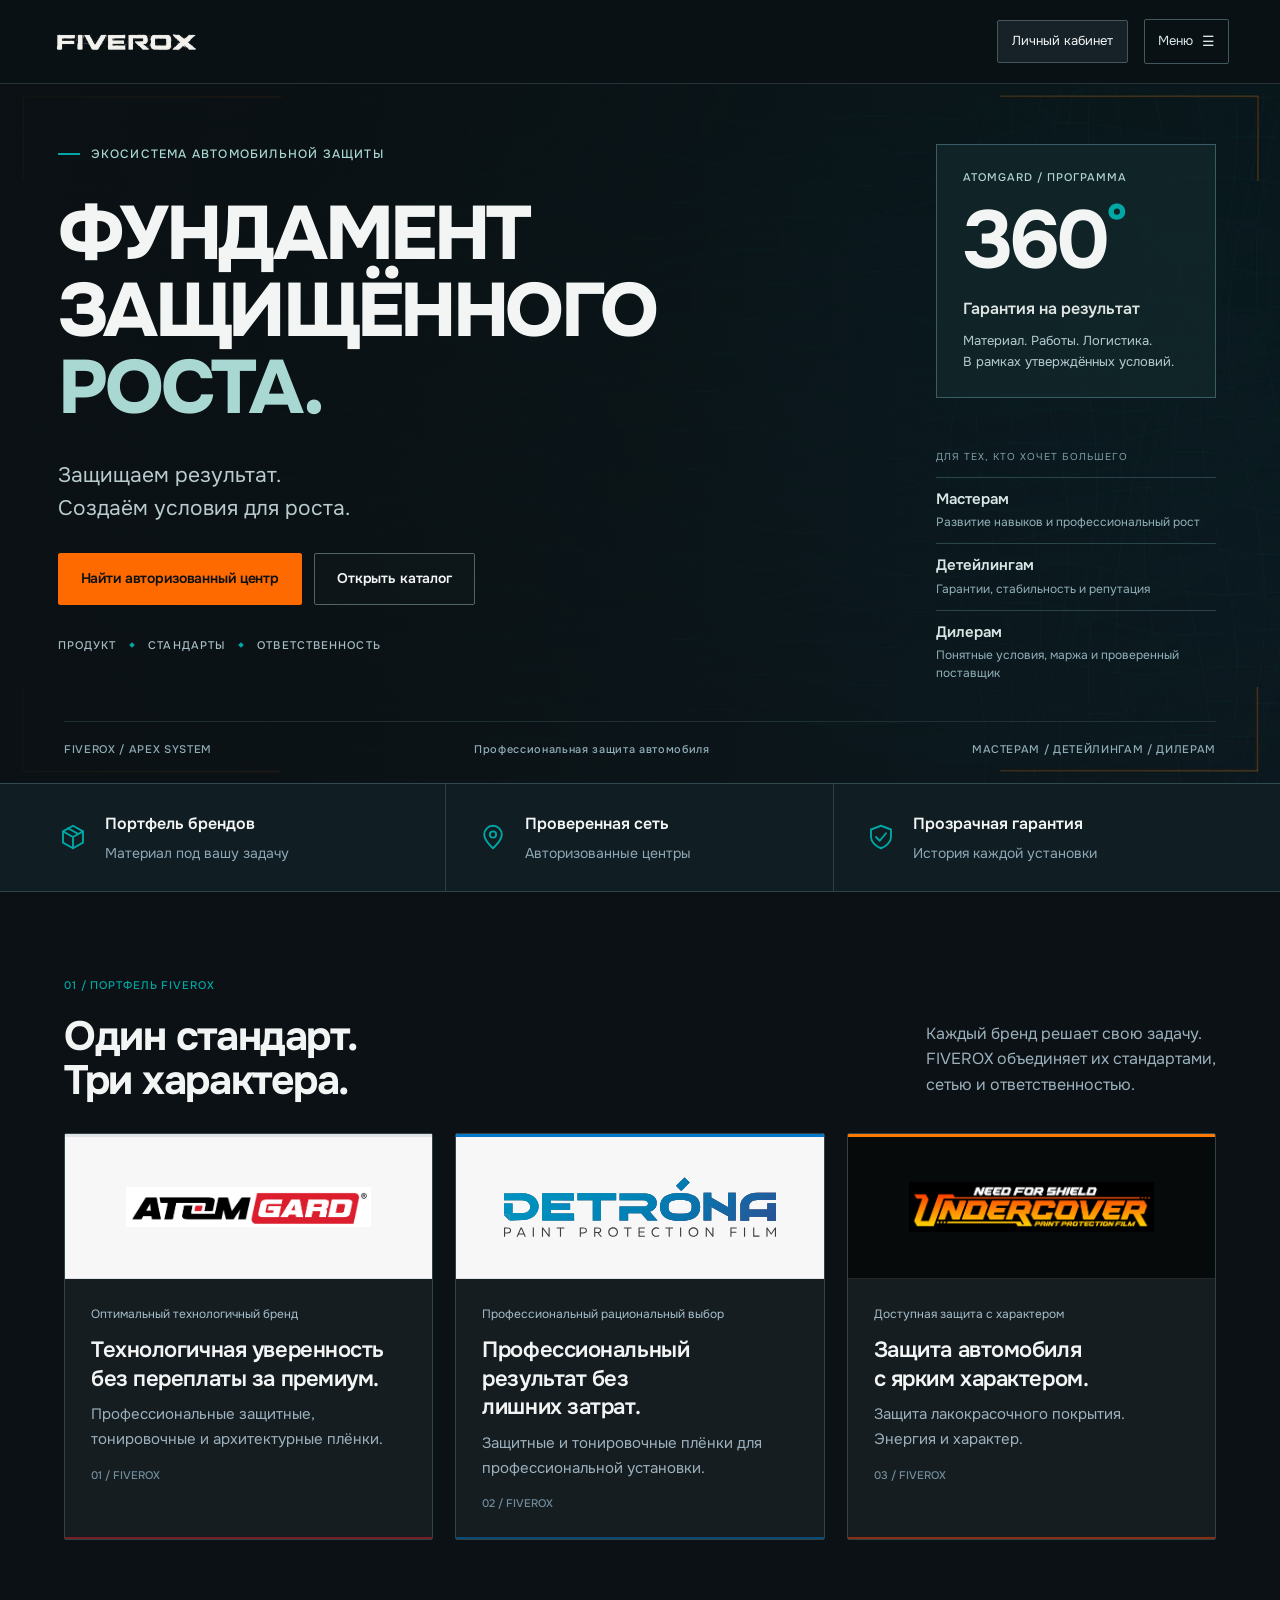
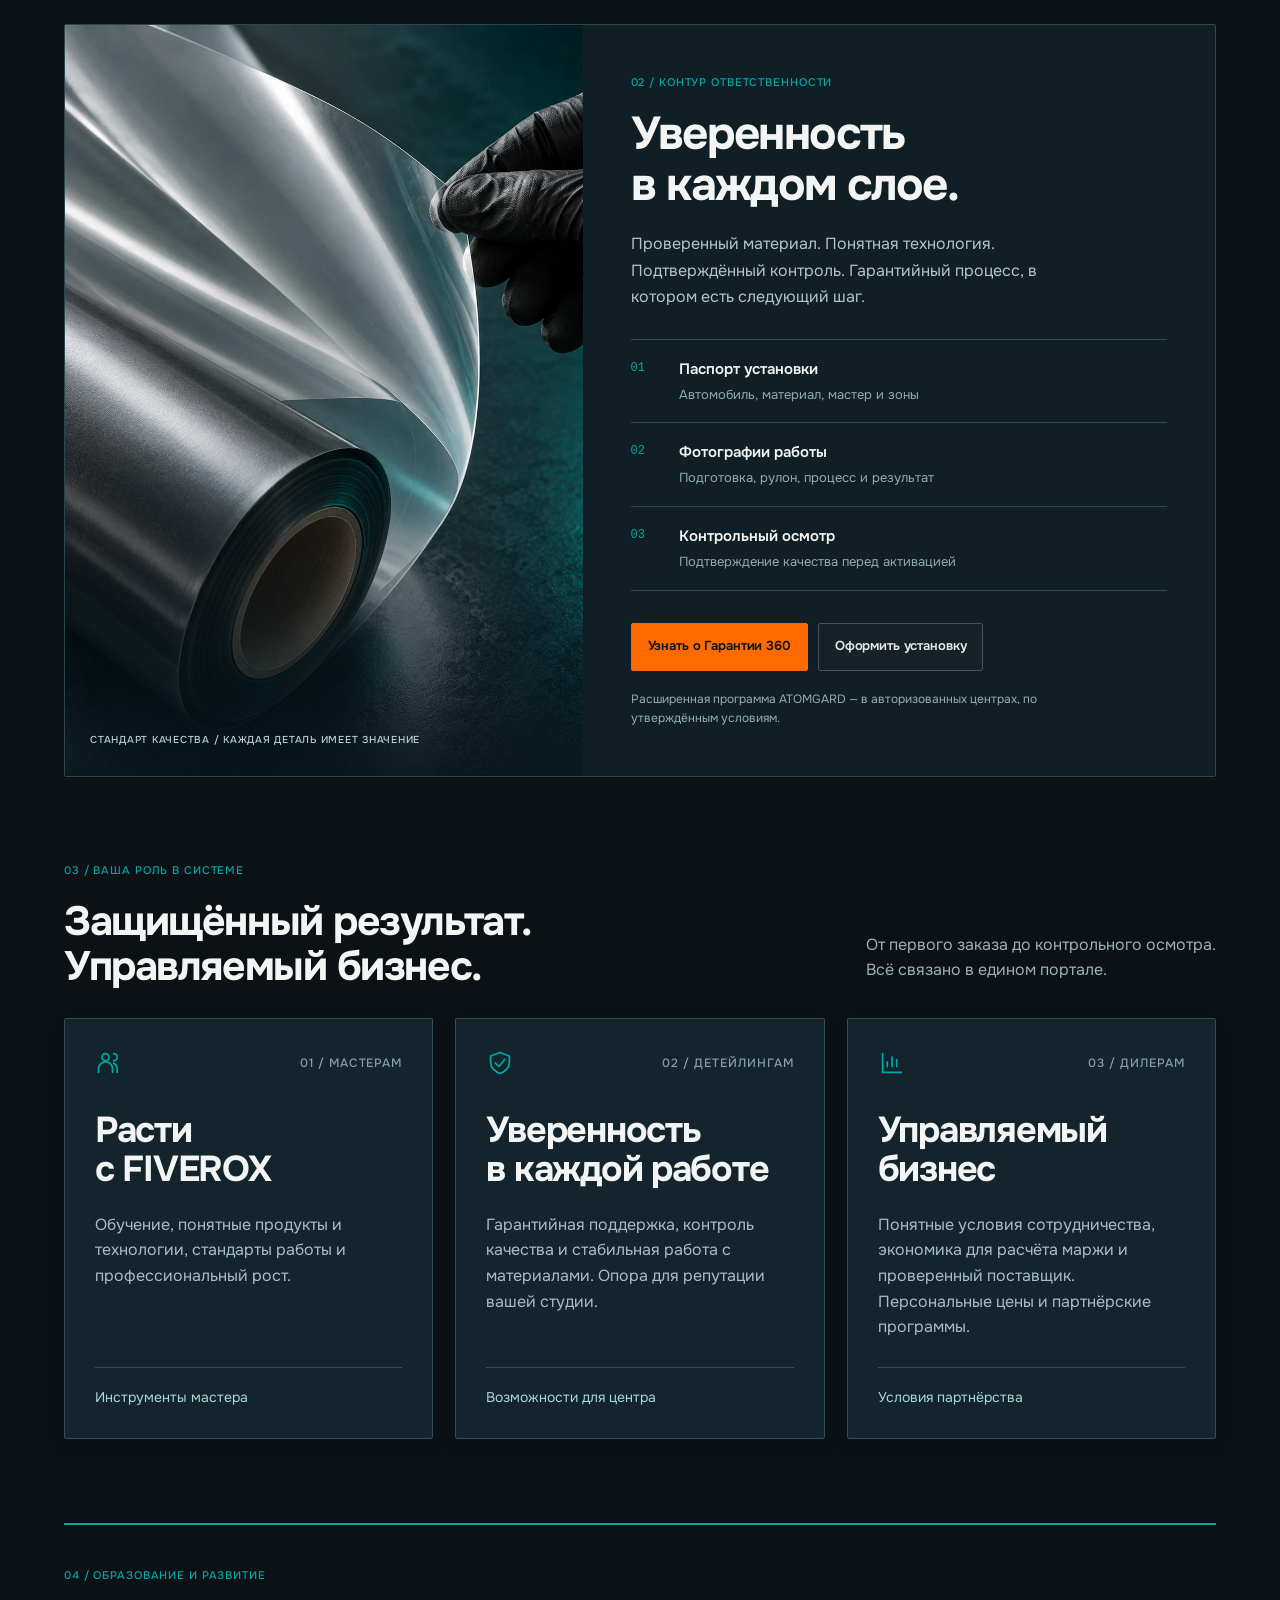
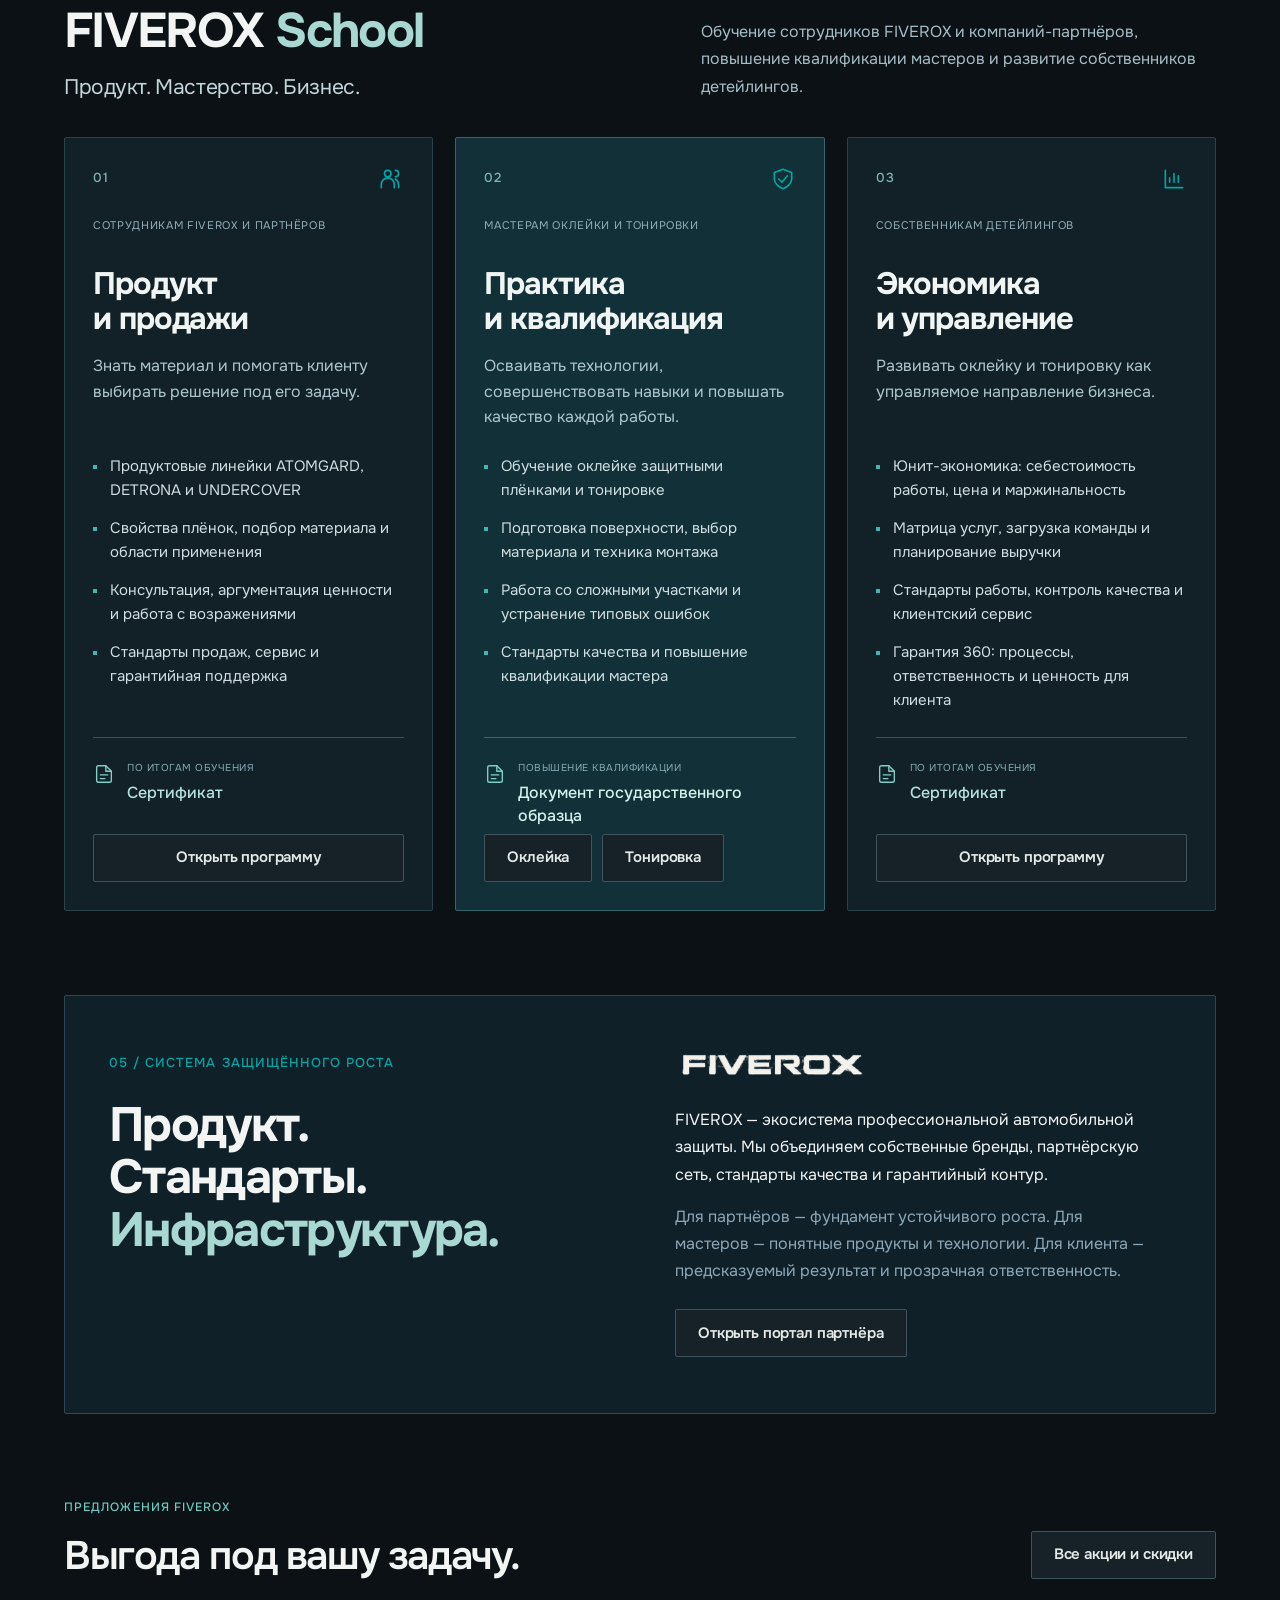
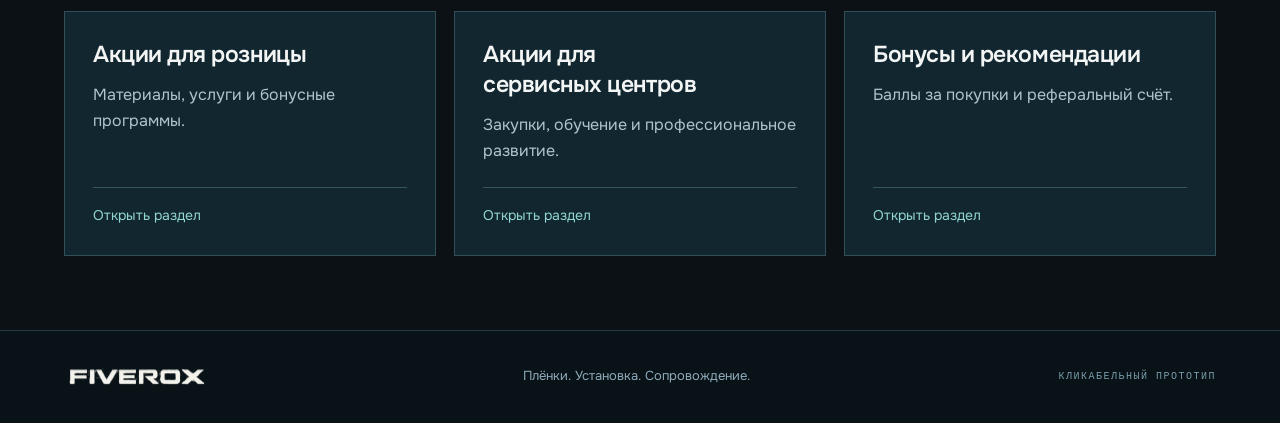
==== index.html @ cc1fa2e7 "Deploy FIVEROX V3 on GitHub Pages with anonymized demo data" ====
<!doctype html>
<html lang="ru">
<head><meta charset="UTF-8"><meta name="viewport" content="width=device-width, initial-scale=1"><title>FIVEROX — Фундамент защищённого роста</title><meta name="description" content="Кликабельный прототип портала FIVEROX: бренды, дилеры, сервисные центры и Гарантия 360."><link rel="icon" type="image/svg+xml" href="data:image/svg+xml,%3Csvg xmlns='http://www.w3.org/2000/svg' viewBox='0 0 32 32'%3E%3Crect width='32' height='32' rx='6' fill='%2317191d'/%3E%3Cpath d='M9 7h16v5H14v4h9v5h-9v7H9z' fill='white'/%3E%3C/svg%3E"><link rel="preload" href="assets/onest-variable.ttf" as="font" type="font/ttf" crossorigin><link rel="preload" href="assets/unbounded-variable.ttf" as="font" type="font/ttf" crossorigin><link rel="stylesheet" href="style.css?v=portal04"><link rel="stylesheet" href="apex.css?v=portal04"><link rel="stylesheet" href="growth-v2.css?v=school1"><link rel="stylesheet" href="learning.css?v=school2"><link rel="stylesheet" href="commercial.css?v=v3-2"><link rel="stylesheet" href="navigation.css?v=nav2"></head>
<body><div class="prototype-bar"><span class="proto-tag">V3 / ФУНДАМЕНТ РОСТА</span><span id="screen-label"></span><div class="prototype-actions"><button class="proto-button" data-go="screens">Карта экранов</button><label class="view-label">Вид <select id="view-mode" aria-label="Режим просмотра"><option value="desktop">Компьютер</option><option value="tablet">Планшет</option><option value="mobile">Телефон</option><option value="telegram">Telegram</option><option value="vk">VK</option><option value="max">MAX</option></select></label></div></div>
<div id="frame"><div id="mini-header" hidden></div><header id="header"></header><div id="layout"><aside id="sidebar" hidden></aside><main id="content" tabindex="-1"></main></div><footer><span class="wordmark small"><span class="frx-logotype"><img src="assets/fiverox-light.png" alt="FIVEROX"></span></span><span>Бренды. Партнёры. Защита.</span><span>Демонстрационные данные</span></footer></div><div id="toast" role="status" aria-live="polite"></div><script src="school-pages.js"></script><script src="app.js?v=nav2"></script><script src="commercial.js?v=v3-2"></script><script src="navigation.js?v=nav2"></script><script src="curriculum.js?v=school2"></script><script src="learning.js?v=pages1"></script></body></html>
---- style.css ----
:root{--ink:#17191d;--muted:#656b75;--line:#e2e5e9;--bg:#f3f4f6;--accent:#dc1e2d;--green:#15724c;--red:#dc1e2d;--blue:#1869dc;--orange:#ff4000;--radius:14px}*{box-sizing:border-box}body{margin:0;background:#e9ebee;color:var(--ink);font:16px/1.5 -apple-system,BlinkMacSystemFont,"Segoe UI",Arial,sans-serif}button,input,select,textarea{font:inherit}button,a,select,input[type=checkbox],input[type=radio]{-webkit-tap-highlight-color:transparent}button,a{touch-action:manipulation}button{cursor:pointer}a{color:inherit;text-decoration:none}button:focus-visible,a:focus-visible,input:focus-visible,select:focus-visible,textarea:focus-visible{outline:3px solid #228be6;outline-offset:3px}.prototype-bar{min-height:54px;padding:8px 24px;display:flex;align-items:center;gap:18px;background:#fff;border-bottom:1px solid var(--line);font-size:14px;position:sticky;top:0;z-index:30}.proto-tag{border:1px solid #cad0d8;border-radius:5px;padding:3px 8px;font-size:12px;font-weight:700;letter-spacing:.06em;white-space:nowrap}#screen-label{color:#626974;flex:1}.prototype-actions{display:flex;gap:12px;align-items:center}.proto-button{padding:7px 12px;border:1px solid #d5d9df;border-radius:6px;background:white;font-size:14px}.view-label{display:flex;gap:8px;align-items:center;font-size:14px}.view-label select{padding:6px;border:0;background:#f1f3f5;border-radius:6px;font-size:14px}#frame{background:var(--bg);min-height:calc(100vh - 54px);margin:auto;transition:max-width .2s}#frame.tablet{max-width:850px}#frame.mobile{max-width:430px;box-shadow:0 12px 60px #17191d22}header{background:#17191d;color:white;display:flex;align-items:center;gap:32px;padding:0 5%;min-height:83px}.wordmark{font-size:27px;font-weight:850;letter-spacing:-.06em;white-space:nowrap}.wordmark span{font-weight:350}.wordmark.small{font-size:20px}header nav{display:flex;align-items:center;gap:24px;flex:1;font-size:14px}header nav a{padding:29px 0;border-bottom:3px solid transparent;white-space:nowrap}header nav a.active{border-color:var(--red)}header .head-action{padding:9px 15px;border:1px solid #686d75;border-radius:7px;font-size:14px}.menu-toggle{display:none;background:transparent;color:white;border:1px solid #6f737b;padding:7px 11px;border-radius:6px}#layout{display:flex;max-width:1480px;margin:auto;min-height:70vh}main{min-width:0;flex:1;padding:38px 5% 64px}#sidebar{width:245px;flex-shrink:0;background:#fff;border-right:1px solid var(--line);padding:27px 16px}#sidebar[hidden]{display:none}.org{padding:0 12px 24px;border-bottom:1px solid var(--line);margin-bottom:16px}.org strong{display:block;font-size:16px}.org small{display:block;color:var(--muted);font-size:13px;margin-top:5px}.side-nav{display:flex;flex-direction:column;gap:5px}.side-nav a{padding:11px 12px;border-radius:7px;font-size:14px;color:#515965}.side-nav a.active{background:#17191d;color:white}.side-nav a:hover{background:#f0f2f5;color:#17191d}.side-bottom{margin-top:24px;border-top:1px solid var(--line);padding-top:18px}h1,h2,h3,p{margin:0}h1{font-size:36px;letter-spacing:-.035em;line-height:1.13;margin-bottom:12px}h2{font-size:24px;letter-spacing:-.02em;line-height:1.25;margin-bottom:12px}h3{font-size:18px;line-height:1.3;margin-bottom:9px}p{margin-bottom:15px}.muted{color:var(--muted)}.eyebrow{font-size:13px;font-weight:700;letter-spacing:.12em;text-transform:uppercase;margin-bottom:14px;color:var(--muted)}.page-head{display:flex;justify-content:space-between;align-items:flex-start;gap:20px;margin-bottom:28px}.page-head p{color:var(--muted);max-width:640px;margin:0}.btn{display:inline-flex;justify-content:center;align-items:center;gap:8px;border:1px solid #17191d;padding:12px 20px;background:#17191d;color:white;border-radius:7px;font-weight:600;line-height:1.3;font-size:14px;min-height:44px}.btn:hover{background:#34383f}.btn.primary{background:var(--accent);border-color:var(--accent)}.btn.primary:hover{filter:brightness(.93)}.btn.secondary{background:#fff;color:var(--ink);border-color:#cdd2d9}.btn.secondary:hover{background:#f1f3f6}.btn.light{background:#fff;color:#17191d;border-color:white}.btn.ghost{border-color:#535963;background:transparent;color:white}.btn:disabled{opacity:.38;cursor:not-allowed}.btn.small{padding:8px 13px;min-height:36px}.actions{display:flex;gap:10px;flex-wrap:wrap;align-items:center}.actions.end{justify-content:flex-end}.card{background:#fff;border:1px solid var(--line);border-radius:var(--radius);padding:24px;min-width:0}.card.dark{background:#17191d;color:white;border-color:#17191d}.card.dark .muted{color:#b4bac4}.grid{display:grid;gap:20px}.grid.two{grid-template-columns:repeat(2,minmax(0,1fr))}.grid.three{grid-template-columns:repeat(3,minmax(0,1fr))}.grid.four{grid-template-columns:repeat(4,minmax(0,1fr))}.span-two{grid-column:span 2}.section{margin-top:38px}.section-head{display:flex;justify-content:space-between;gap:15px;align-items:center;margin-bottom:18px}.section-head h2{margin:0}.section-head a{font-size:14px;text-decoration:underline;text-underline-offset:4px}.hero{display:grid;grid-template-columns:1.2fr 1fr;gap:35px;border-radius:18px;background:#17191d;color:#fff;padding:50px 48px;position:relative;overflow:hidden}.hero .eyebrow{color:#a7adb7}.hero h1{font-size:52px;letter-spacing:-.055em;max-width:620px}.hero p{color:#bfc4cc;max-width:540px;margin:23px 0 28px;font-size:18px}.hero .brand-mini{margin-top:40px;display:flex;gap:20px;flex-wrap:wrap;font-size:13px;color:#bfc4cc;font-weight:750;letter-spacing:.04em}.hero-side{border-left:1px solid #444851;padding-left:36px;display:flex;flex-direction:column;justify-content:center}.number360{font-size:96px;line-height:1;font-weight:780;letter-spacing:-.07em;color:#fff}.number360 span{color:var(--red)}.hero-side p{font-size:16px;max-width:310px;margin:20px 0}.hero-side .btn{align-self:flex-start}.brand-card{display:block;overflow:hidden;background:#fff;border:1px solid var(--line);border-radius:var(--radius)}.brand-visual{height:130px;display:flex;align-items:center;justify-content:center;padding:26px;border-bottom:1px solid var(--line);border-top:4px solid var(--red)}.brand-visual img{width:100%;max-width:245px;max-height:73px;object-fit:contain}.brand-visual.detrona{border-top-color:#1869dc}.brand-visual.undercover{background:black;border-top-color:#ff5a00;border-bottom-color:#222}.brand-info{padding:21px}.brand-info p{color:var(--muted);font-size:14px;margin:9px 0 0}.feature-no{font-size:14px;color:var(--red);font-weight:700;margin-bottom:16px}.kpi span{display:block;color:var(--muted);font-size:14px;margin-bottom:11px}.kpi strong{display:block;font-size:29px;line-height:1.2;letter-spacing:-.03em}.kpi small{color:var(--muted);font-size:13px}.badge{display:inline-flex;align-items:center;padding:4px 9px;border-radius:5px;background:#edf0f4;color:#515965;font-size:13px;font-weight:600;max-width:100%}.badge.green{background:#e2f3eb;color:#126740}.badge.orange{background:#fff0df;color:#9b5205}.badge.red{background:#fde8ea;color:#b81625}.badge.blue{background:#e4efff;color:#1559ba}.rule{height:1px;background:var(--line);margin:22px 0}.callout{background:#edf1f6;border:1px solid #dbe1e9;border-radius:8px;padding:14px 18px;font-size:14px;color:#505864;margin-bottom:22px}.callout.good{background:#e7f3ed;border-color:#d0e8db;color:#1d6442}.callout.warn{background:#fff3e6;border-color:#f4dfc6;color:#80550c}.filters{display:flex;gap:12px;flex-wrap:wrap;align-items:end;margin-bottom:25px}.filters label{min-width:160px;flex:1}.field{display:block;margin-bottom:18px;font-size:14px;font-weight:600}.field input,.field select,.field textarea,.filters input,.filters select{width:100%;display:block;border:1px solid #cfd4db;background:#fff;border-radius:7px;padding:11px 12px;margin-top:7px;min-height:45px;color:#17191d;font-weight:400}.field textarea{min-height:100px;resize:vertical}.field small{font-size:13px;display:block;margin-top:6px;color:var(--muted);font-weight:400}.check{display:flex;align-items:flex-start;gap:10px;font-size:14px;line-height:1.5;margin:12px 0}.check input{width:18px;height:18px;flex-shrink:0;accent-color:var(--accent);margin-top:2px}.table-wrap{overflow:auto}table{border-collapse:collapse;width:100%;font-size:14px}th{text-align:left;color:var(--muted);font-weight:500;padding:13px 12px;background:#f5f6f8;white-space:nowrap}td{padding:17px 12px;border-bottom:1px solid var(--line);white-space:nowrap}td:first-child{white-space:normal}tr:last-child td{border-bottom:0}.table-link{font-weight:600;text-decoration:underline;text-underline-offset:3px}.list-row{display:flex;align-items:center;gap:18px;padding:19px 0;border-bottom:1px solid var(--line)}.list-row:last-child{border-bottom:0}.list-row>div:first-child{flex:1}.list-row strong{display:block}.list-row small{color:var(--muted);font-size:14px}.money{font-size:33px;font-weight:700;letter-spacing:-.03em;margin:10px 0}.product-img{height:175px;background:#f5f6f8;border-radius:9px;display:flex;align-items:center;justify-content:center;padding:17px;margin-bottom:18px}.product-img img{max-height:100%;max-width:100%;object-fit:contain}.product-brand{font-size:12px;letter-spacing:.12em;color:var(--accent);font-weight:700;margin-bottom:7px}.product-card .price{font-size:24px;font-weight:700;margin:17px 0}.product-card .btn{width:100%}.product-description{font-size:14px;color:var(--muted)}.form-layout{display:grid;grid-template-columns:minmax(0,1fr) 280px;gap:24px}.summary{align-self:start;background:#17191d;color:white;border-radius:12px;padding:24px;position:sticky;top:80px}.summary p,.summary small{color:#b7bec9;font-size:14px}.summary h3{margin-bottom:20px}.steps{display:flex;gap:7px;margin-bottom:24px}.step{height:5px;border-radius:4px;background:#d9dee5;flex:1}.step.done{background:#17191d}.step.current{background:var(--accent)}.step-caption{display:flex;justify-content:space-between;font-size:14px;color:var(--muted);margin-bottom:13px}.form-bottom{border-top:1px solid var(--line);padding-top:20px;display:flex;justify-content:space-between;margin-top:22px;gap:10px}.option-grid{display:grid;grid-template-columns:repeat(2,minmax(0,1fr));gap:12px}.option{display:block;border:1px solid #d6dbe2;border-radius:9px;padding:15px;cursor:pointer;font-size:14px}.option:has(input:checked){border-color:var(--accent);background:#fff4f4}.option input{accent-color:var(--accent);margin-right:8px}.option small{display:block;color:var(--muted);margin:6px 0 0 24px}.body-map{display:grid;grid-template-columns:1fr 1fr;gap:15px;align-items:center}.body-map svg{width:100%;max-height:390px}.panel{fill:#e9edf2;stroke:#8f99a8;stroke-width:2;cursor:pointer;transition:fill .15s}.panel:hover{fill:#f5b3b8}.panel.selected{fill:#dc1e2d;stroke:#b00d1c}.panel-label{fill:#5b6470;font-size:14px;pointer-events:none}.panel-btn{border:1px solid #cfd4db;background:#fff;border-radius:7px;padding:9px 12px;font-size:14px;text-align:left}.panel-btn.selected{border-color:#dc1e2d;color:#b91020;background:#fff0f1}.upload-box{border:1px dashed #adb5c1;border-radius:10px;min-height:135px;padding:19px;background:#fafbfc}.upload-box label{font-size:14px;font-weight:600;display:block;margin-bottom:7px}.upload-box input{font-size:13px;max-width:100%}.upload-box p{font-size:13px;color:var(--muted);margin-bottom:12px}.upload-thumbs{display:flex;gap:8px;flex-wrap:wrap;margin-top:12px}.upload-thumbs img{height:70px;width:84px;object-fit:cover;border-radius:5px}.upload-count{font-size:13px;color:var(--green);margin-top:7px}.success{text-align:center;max-width:660px;margin:35px auto}.success-icon{width:66px;height:66px;border-radius:50%;display:grid;place-items:center;background:#e1f2e9;color:#187344;font-size:30px;margin:0 auto 25px}.success h1{font-size:33px}.success .actions{justify-content:center;margin-top:26px}.success p{color:var(--muted)}.certificate{border:1px solid #d9dde3;border-top:5px solid #dc1e2d;background:white;border-radius:12px;padding:34px;max-width:800px;margin:auto}.certificate-header{display:flex;justify-content:space-between;gap:25px;align-items:center}.certificate-header img{width:180px;max-width:40%}.certificate dl{display:grid;grid-template-columns:1fr 1fr;gap:20px;margin:28px 0}.certificate dt{font-size:13px;color:var(--muted)}.certificate dd{margin:4px 0;font-weight:600}.timeline{border-left:2px solid #e0e4e9;margin:18px 0 26px 7px;padding-left:24px}.timeline>div{position:relative;margin-bottom:23px;font-size:14px}.timeline>div:before{content:"";position:absolute;left:-31px;top:5px;border:3px solid #fff;background:#b3bcc9;width:12px;height:12px;border-radius:50%}.timeline>div.done:before{background:#16764d}.timeline strong{display:block}.timeline small{color:var(--muted)}.rating-number{font-size:47px;font-weight:700;letter-spacing:-.04em}.stars{color:#bd7900;letter-spacing:2px}.map-placeholder{height:280px;border:1px solid var(--line);border-radius:12px;background:#edf0f3;position:relative;padding:22px;overflow:hidden}.map-placeholder svg{width:100%;height:100%}.map-pin{fill:#dc1e2d;stroke:white;stroke-width:4}.map-label{font-size:16px;fill:#333a46}.map-road{stroke:white;stroke-width:16;fill:none}.map-block{fill:#dce2e8;stroke:#cbd3de}.location-note{font-size:13px;color:var(--muted);margin-top:9px}.referral-link{display:flex;gap:8px}.referral-link input{min-width:0;flex:1;border:1px solid #cdd4dc;border-radius:7px;padding:10px;font-size:14px}.screen-group{margin:30px 0}.screen-link{display:flex;gap:12px;align-items:center;border-bottom:1px solid var(--line);padding:11px 0;font-size:14px}.screen-link span{color:var(--muted);min-width:36px;font-size:12px}.screen-link:hover{color:var(--accent)}.choice-role{border-left:4px solid #17191d}.choice-role p{font-size:14px;color:var(--muted)}.mini-notice{background:#e8edf3;padding:8px 15px;text-align:center;font-size:13px;color:#586270}.platform-head{background:#fff;padding:13px 16px;display:flex;align-items:center;justify-content:space-between;font-size:14px;border-bottom:1px solid var(--line)}footer{background:#fff;border-top:1px solid var(--line);padding:24px 5%;display:flex;gap:20px;align-items:center;justify-content:space-between;font-size:13px;color:#7a818b}#toast{position:fixed;bottom:24px;left:50%;transform:translate(-50%,20px);background:#17191d;color:#fff;padding:13px 22px;border-radius:9px;font-size:14px;box-shadow:0 8px 35px #0002;max-width:90vw;z-index:50;opacity:0;pointer-events:none;transition:.2s}#toast.visible{opacity:1;transform:translate(-50%,0)}.metric-bar{height:7px;background:#edf0f4;border-radius:4px;margin-top:13px}.metric-bar span{display:block;background:#17191d;height:7px;border-radius:4px}.brand-detail{border-top:4px solid var(--accent);background:#fff;padding:35px;border-radius:12px}.brand-detail .brand-visual{max-width:340px;margin-bottom:24px;border:0}.brand-detail .brand-visual.undercover{border-radius:9px}.review{margin-top:20px;padding-top:20px;border-top:1px solid var(--line);font-size:14px}.review strong{display:block}.review p{margin:8px 0}.blank-note{padding:20px;border:1px dashed #c9cfd8;border-radius:9px;color:var(--muted);font-size:14px}.compact header{padding:15px 20px;min-height:70px;gap:15px;flex-wrap:wrap}.compact header nav{display:none;flex-basis:100%;flex-wrap:wrap;gap:12px}.compact header nav.open{display:flex}.compact header nav a{padding:8px}.compact .menu-toggle{display:block;margin-left:auto}.compact header .head-action{display:none}.compact main{padding:26px 20px 42px}.compact #sidebar{display:none}.compact .hero{grid-template-columns:1fr;padding:29px 25px;gap:30px}.compact .hero h1{font-size:36px}.compact .hero-side{border-left:0;border-top:1px solid #444;padding:22px 0 0}.compact .number360{font-size:72px}.compact .hero .brand-mini{margin-top:28px;gap:13px}.compact .grid.three,.compact .grid.four,.compact .grid.two{grid-template-columns:1fr}.compact .span-two{grid-column:auto}.compact .form-layout{grid-template-columns:1fr}.compact .summary{position:static}.compact h1{font-size:29px}.compact .page-head{flex-direction:column}.compact .body-map{grid-template-columns:1fr}.compact .card{padding:20px}.compact .certificate{padding:23px}.compact .certificate dl{grid-template-columns:1fr}.compact footer{flex-wrap:wrap;gap:10px}.compact .option-grid{grid-template-columns:1fr}.compact .brand-detail{padding:25px}.compact .product-img{height:210px}.compact .list-row{flex-wrap:wrap}.compact .list-row>div:first-child{min-width:65%}.tablet .grid.three{grid-template-columns:repeat(2,minmax(0,1fr))}.tablet .grid.four{grid-template-columns:repeat(2,minmax(0,1fr))}.tablet #sidebar{width:195px}.tablet header nav{gap:12px}.tablet header{padding:0 25px;gap:20px}.tablet main{padding:28px}.tablet .form-layout{grid-template-columns:1fr}.tablet .summary{position:static}.tablet .hero{padding:35px}.tablet .hero h1{font-size:42px}
@media print{.prototype-bar,header,#sidebar,footer,.actions,.page-head>a,.mini-notice,.platform-head{display:none!important}body,#frame{background:white!important}main{padding:0}.certificate{border:1px solid #777;max-width:none}.callout{background:white!important}.badge{border:1px solid #777}#layout{display:block}}
@media(max-width:1050px){header{gap:20px}header nav{gap:16px}#sidebar{width:205px}.grid.four{grid-template-columns:repeat(2,minmax(0,1fr))}.form-layout{grid-template-columns:1fr}.summary{position:static}.hero{padding:36px}.hero h1{font-size:44px}}
@media(max-width:760px){.prototype-bar{padding:8px 12px;flex-wrap:wrap;gap:7px 10px}.proto-tag{font-size:11px}#screen-label{font-size:12px}.prototype-actions{width:100%;justify-content:space-between}.view-label{font-size:13px}header{padding:15px 20px;min-height:70px;gap:15px;flex-wrap:wrap}header nav{display:none;flex-basis:100%;flex-wrap:wrap;gap:12px}header nav.open{display:flex}header nav a{padding:8px}.menu-toggle{display:block;margin-left:auto}header .head-action{display:none}main{padding:26px 20px 42px}#sidebar{display:none}.hero{grid-template-columns:1fr;padding:29px 25px;gap:30px}.hero h1{font-size:36px}.hero-side{border-left:0;border-top:1px solid #444;padding:22px 0 0}.number360{font-size:72px}.hero .brand-mini{margin-top:28px;gap:13px}.grid.three,.grid.four,.grid.two,.tablet .grid.three,.tablet .grid.four{grid-template-columns:1fr}.span-two{grid-column:auto}.form-layout{grid-template-columns:1fr}h1{font-size:29px}.page-head{flex-direction:column}.body-map{grid-template-columns:1fr}.card{padding:20px}.certificate{padding:23px}.certificate dl{grid-template-columns:1fr}footer{flex-wrap:wrap;gap:10px}.option-grid{grid-template-columns:1fr}.brand-detail{padding:25px}.product-img{height:210px}.list-row{flex-wrap:wrap}.list-row>div:first-child{min-width:65%}}
---- apex.css ----
@font-face{font-family:"Onest";src:url("assets/onest-variable.ttf") format("truetype");font-weight:100 900;font-style:normal;font-display:swap}
/* Temporary display fallback until the supplied Neue Machina Inktrap webfont is available. */
@font-face{font-family:"Unbounded";src:url("assets/unbounded-variable.ttf") format("truetype");font-weight:200 900;font-style:normal;font-display:swap}
@font-face{font-family:"Neue Machina Inktrap";src:local("PPNeueMachina-InktrapBold"),local("Neue Machina Inktrap Bold");font-weight:700;font-style:normal;font-display:swap}
:root{--obsidian:#0b1114;--carbon:#151d21;--graphite:#253037;--teal:#00a7a5;--deep-teal:#006f70;--ice:#a9d8d3;--titanium:#a9b6bc;--cloud:#f4f2ec;--orange:#ff6a00;--ink:var(--cloud);--muted:#a9b6bc;--line:#2c383e;--bg:var(--obsidian);--accent:var(--orange);--radius:8px;--red:#e30613;--blue:#0078c8;--green:#66cdb3;--font:'Onest',Arial,sans-serif;--display:'Neue Machina Inktrap','Unbounded','Onest',sans-serif;--mono:ui-monospace,'SFMono-Regular',Consolas,monospace}
body{font-family:var(--font);color:var(--cloud);background:#060b0e;font-weight:400}h1,h2{letter-spacing:-.025em}h1{font-size:40px}h2{font-size:26px}h3,.btn,strong{font-weight:600}.eyebrow{font-family:var(--mono);font-size:12px;letter-spacing:.13em;line-height:1.65}.prototype-bar{background:#081013;color:var(--titanium);border-color:#253037;min-height:42px;padding:7px 4%;font-size:12px}.proto-tag{border:0;color:var(--ice);background:#10282b;border-radius:2px;font-family:var(--mono);font-size:10px;letter-spacing:.08em;padding:4px 7px}#screen-label{color:#9caaaf;font-size:12px}.prototype-actions{gap:16px}.proto-button{background:transparent;border-color:#34444b;color:var(--cloud);border-radius:3px;font-size:12px;padding:4px 10px}.view-label{font-size:12px}.view-label select{background:#162329;color:var(--titanium);font-size:12px;border-radius:3px;padding:4px 6px}#frame{background:var(--obsidian)}header{background:#0b1114f5;border-bottom:1px solid #26333a;min-height:98px;padding:0 5%;gap:42px}header nav{gap:26px}header nav a{font-size:14px;color:#c4cdd0;border-bottom-width:2px;padding:35px 0}header nav a:hover,header nav a.active{color:var(--cloud);border-color:var(--teal)}header .head-action{border-color:#46565d;border-radius:2px;color:var(--cloud);background:#172228;padding:11px 17px}header .head-action:hover{background:#213039}.wordmark{letter-spacing:0;display:flex;align-items:center;flex-shrink:0;width:190px;min-height:58px}.wordmark img{display:block;width:100%;height:auto;max-height:66px;object-fit:contain}.wordmark.small{width:154px}.logo-fallback{font-size:25px;letter-spacing:.12em;font-weight:600;color:var(--cloud)}#layout{max-width:1600px}main{padding:40px 5% 72px}.page-head{margin-bottom:32px}.page-head p{color:#9faeb6;line-height:1.65}.page-head .eyebrow{color:var(--teal);font-size:11px;margin-bottom:12px}.btn{font-family:var(--font);font-size:14px;font-weight:600;background:var(--teal);border:1px solid var(--teal);color:#061216;padding:13px 22px;min-height:48px;border-radius:3px;transition:background .2s,transform .2s,border-color .2s,box-shadow .2s;position:relative}.btn:hover{background:#16c0bc;border-color:#16c0bc;transform:translateY(-2px);box-shadow:0 8px 28px #00a7a520}.btn.primary{background:var(--accent);border-color:var(--accent);color:#0b1114;clip-path:polygon(0 0,100% 0,100% calc(100% - 11px),calc(100% - 5px) 100%,0 100%);border-radius:2px;padding-right:27px}.btn.primary:hover{filter:none;background:#ff8125;border-color:#ff8125;box-shadow:none}.btn.secondary{border-color:#41535c;background:#172228;color:#e4e9e7}.btn.secondary:hover{background:#23323a;border-color:#6a838e}.btn.light{background:var(--cloud);color:var(--obsidian);border-color:var(--cloud)}.btn.ghost{border-color:#53636a;background:#10191b88;color:var(--cloud)}.btn:disabled{transform:none;box-shadow:none;opacity:.38}.card{background:var(--carbon);border-color:#2a373d;border-radius:8px;padding:26px;position:relative;box-shadow:0 6px 25px #0000000c}.card.dark{background:#111a1e;border-color:#2c4147}.card.dark .muted{color:var(--titanium)}.section{margin-top:56px}.section-head{margin-bottom:24px}.section-head a{color:var(--ice)}.grid{gap:22px}.kpi{padding:25px 23px;overflow:hidden;border-top:2px solid var(--teal)}.kpi strong{font-family:var(--display);font-size:37px;font-weight:700;letter-spacing:-.02em;color:var(--cloud)}.kpi span{font-size:14px;color:#b1bfc5}.kpi small{font-size:12px;color:#8fa1aa;display:block;margin-top:10px;line-height:1.55}.money{font-family:var(--display);font-size:39px;font-weight:700;letter-spacing:0;color:var(--cloud)}.badge{background:#253238;color:#bfced4;border-radius:3px;font-size:12px;line-height:1.5;padding:5px 9px;font-weight:600}.badge.green{color:#8ce1c7;background:#13372e}.badge.orange{color:#ffb376;background:#442b1a}.badge.blue{color:#9eccf1;background:#153044}.badge.red{color:#ffacb4;background:#48202a}.rule{background:#2c3c44}.callout{background:#112c31;border-color:#23545a;color:#b5d3d5;font-size:14px;padding:16px 19px;border-radius:4px}.callout.good{background:#13372c;border-color:#255a45;color:#ade6c6}.callout.warn{background:#39291d;border-color:#664225;color:#efc299}.field{font-size:14px;font-weight:600;color:#d4dcdf}.field input,.field select,.field textarea,.filters input,.filters select{background:#0c151a;border-color:#394b55;border-radius:4px;color:#edf0ed;min-height:48px;padding:12px;font-size:15px}.field input:focus,.field select:focus,.field textarea:focus{border-color:var(--teal);box-shadow:0 0 0 2px #00a7a51a}.field small{color:#91a4ae}.field input[type=date]{color-scheme:dark}.check{color:#bdcbd1;font-size:14px}.check input{accent-color:var(--teal)}.option{background:#101b20;border-color:#35464e;color:#d7e0e2;border-radius:5px}.option:has(input:checked){background:#123236;border-color:var(--teal)}.option input{accent-color:var(--teal)}.option small{color:#9bafb8}.filters{gap:16px}.filters .field{margin-bottom:0}table{font-size:14px}th{background:#101a1f;color:#a1b5bf;font-family:var(--mono);font-size:12px;padding:15px 13px}td{border-color:#2b3a42;padding:20px 13px;color:#d3dde1}.table-link{color:var(--ice);font-family:var(--mono);font-weight:400}.table-wrap{border:1px solid #2b3a42;border-radius:5px}.list-row{border-color:#2d3c44}.list-row small{color:#9baeb8}.list-row strong{color:#e3e8e8}.summary{background:#0c191e;border:1px solid #31545c;border-top:3px solid var(--teal);border-radius:6px;padding:26px}.summary h3{font-family:var(--mono);font-size:17px}.summary p{color:#a7bcc5;line-height:1.7}.summary .money{color:var(--ice)}.steps{gap:8px}.step{background:#2c414a;height:4px;border-radius:0}.step.done{background:var(--teal)}.step.current{background:var(--orange)}.step-caption{font-size:13px;font-family:var(--mono);color:#9bb0bc}.form-bottom{border-color:#2c3e48}.upload-box{background:#0d191e;border-color:#42606e;border-radius:5px;min-height:145px}.upload-box label{color:#d0e0e5}.upload-box p{color:#92aebc}.upload-box input{color:#adbec8}.upload-box input::file-selector-button{background:#263a45;color:#dbe5e9;border:1px solid #46606f;border-radius:4px;padding:8px 12px;margin-right:10px;font-family:var(--font)}.upload-count{color:var(--ice)}.upload-thumbs img{border:1px solid #5e7985}.body-map{background:#0c1519;border:1px solid #2c424c;border-radius:5px;padding:20px}.body-map svg>path{fill:#15222a;stroke:#537586}.body-map svg>rect:not([data-panel]){fill:#6e8d9c}.panel{fill:#233d4b;stroke:#5d8092}.panel:hover{fill:#12787e}.panel.selected{fill:var(--teal);stroke:var(--ice)}.panel-label{fill:#bdd4dd}.panel-btn{color:#c6d7de;background:#172730;border-color:#355567;border-radius:4px}.panel-btn.selected{color:#c1f3ee;background:#0e3a3e;border-color:var(--teal)}.timeline{border-color:#2c4651}.timeline>div:before{border-color:var(--carbon);background:#657d8b}.timeline>div.done:before{background:var(--teal)}.timeline small{color:#98aeb9}.success{max-width:670px;margin:40px auto}.success h1{font-family:var(--display);font-size:44px;line-height:1.05;font-weight:700}.success-icon{background:#113c35;color:#8edfd1;box-shadow:0 0 0 12px #123a322d}.success p{color:#abc0cc;line-height:1.7;font-size:16px}.rating-number{font-family:var(--display);font-weight:700;font-size:54px;color:var(--cloud)}.metric-bar{background:#29414e;height:5px;border-radius:0}.metric-bar span{background:var(--teal);height:5px;border-radius:0}.stars{color:#f6b373}.referral-link input{background:#0b171d;border-color:#3d5866;color:#c6dde5}.screen-link{border-color:#2c414b;color:#d0dbe0}.screen-link span{color:var(--teal);font-family:var(--mono)}.screen-link:hover{color:#83ddd2}.choice-role{border-left-color:var(--teal)}.choice-role p{color:#a6bcc6}.blank-note{border-color:#395565;color:#a8bcc7}.product-img{background:#eef0ed;border-radius:4px;margin-bottom:23px}.product-brand{color:var(--accent);font-family:var(--mono);font-size:11px}.product-card{transition:transform .25s,border-color .25s}.product-card:hover{transform:translateY(-5px);border-color:var(--accent)}.product-card .price{font-family:var(--display);font-size:32px}.product-description{color:#9ab0bd}.brand-detail{background:var(--carbon);border-top-width:3px;border-radius:6px}.brand-card{background:var(--carbon);border-color:#30434b;border-radius:5px;transition:transform .25s,border-color .25s;position:relative}.brand-card:hover{transform:translateY(-6px);border-color:#607884}.brand-visual{border-color:#dfe3e4;border-top-width:3px;background:#f5f6f4;height:143px;padding:35px}.brand-visual.detrona{border-top-color:#0078c8}.brand-visual.undercover{background:#050505;border-top-color:#ff7a00;border-bottom-color:#26292b}.brand-info{padding:25px}.brand-info p{color:#9cb1bd;font-size:14px;line-height:1.7}.brand-info h3{font-size:20px;letter-spacing:.015em}.brand-role{display:block;color:var(--ice);font-size:12px;margin-bottom:13px}.brand-card .brand-index{font-family:var(--mono);font-size:11px;color:#718d9c;position:absolute;right:19px;bottom:17px}.brand-detail .brand-visual{max-width:390px}.certificate{background:var(--cloud);color:#10202a;border-color:#bfc8c9;border-top-color:var(--teal);border-radius:4px;padding:40px}.certificate h2{color:#10202a}.certificate .muted,.certificate dt{color:#526870}.certificate dd{color:#1e303a}.certificate .rule{background:#c4ced0}.certificate .eyebrow{color:var(--deep-teal)}.certificate .btn.secondary{color:#203b47;background:#e5eae5;border-color:#abb8ba}.certificate .callout{background:#e2ece8;border-color:#bfd4ca;color:#365951}.certificate .callout.warn{background:#f4e8d9;border-color:#dfcbae;color:#6c522e}.certificate .badge.orange{background:#eddbc6;color:#815b2c}.map-placeholder{background:#162933;border-color:#34515f;border-radius:5px}.map-block{fill:#263f4c;stroke:#375665}.map-road{stroke:#4f6f7e}.map-pin{fill:var(--teal);stroke:var(--ice)}.map-label{fill:#dce5e8}.location-note{color:#93aeba}.review{border-color:#2d424c}.mini-notice{background:#162d38;color:#afd0df}.platform-head{background:#0f202a;border-color:#2c4958;color:#c8dbe5}footer{background:#091216;border-color:#263a44;color:#8eabbc;padding:34px 5%;gap:35px}.footer-line{font-family:var(--mono);font-size:10px;letter-spacing:.15em;color:#789dab}#sidebar{background:#0e191f;border-color:#293e4a;padding:31px 16px;width:250px}.org{border-color:#2a4350;padding-bottom:27px}.org strong{color:#dce6ea}.org small{color:var(--teal);font-family:var(--mono);font-size:11px}.side-nav a{color:#a6becd;border-radius:4px;padding:13px 13px;display:flex;align-items:center;gap:12px;font-size:14px}.side-nav a .nav-icon{color:#708d9e;flex-shrink:0;display:flex}.side-nav a.active{background:#16343d;color:#d8f4ee;border-left:2px solid var(--teal)}.side-nav a.active .nav-icon{color:var(--teal)}.side-nav a:hover{background:#182c37;color:#d0e9f2}.side-bottom{border-color:#2a4553}.side-bottom .btn{width:100%}.menu-toggle{border-color:#436070;color:#d6e6eb}#toast{background:#172f3a;border:1px solid #3e6b7d;color:#d8f4f0;border-radius:4px;box-shadow:0 12px 40px #0005}

/* APEX editorial surfaces */
#frame[data-surface=home] main{padding-top:0}.apex-hero{position:relative;min-height:730px;margin:0 -5.555%;padding:52px 5% 76px;overflow:hidden;border-bottom:1px solid #314a50;background:#081015;isolation:isolate}.apex-hero-photo{position:absolute;z-index:-3;inset:0;width:100%;height:100%;object-fit:contain;object-position:right bottom;animation:hero-settle 1.8s ease-out both}.hero-shade{position:absolute;inset:0;z-index:-2;background:linear-gradient(90deg,#0b1114f7 0%,#0b1114ef 16%,#0b1114aa 33%,#0b11144d 48%,#0b111400 65%),linear-gradient(0deg,#0b1114 0%,#0b111400 18%)}.apex-hero-content{position:relative;max-width:635px;z-index:2;animation:content-enter .8s ease both}.hero-kicker{font:11px/1.7 var(--mono);letter-spacing:.14em;color:var(--ice);display:flex;align-items:center;gap:11px;margin-bottom:24px}.hero-kicker>span{width:22px;height:2px;background:var(--teal);display:block;flex-shrink:0}.apex-hero h1{font:700 clamp(66px,6.6vw,99px)/.98 var(--display);letter-spacing:-.01em;margin:0;text-transform:uppercase;color:var(--cloud);max-width:660px}.apex-hero h1 em{font-style:normal;color:var(--ice)}.apex-hero-content>p{font-size:20px;line-height:1.55;color:#b5c3c9;margin:26px 0 28px;max-width:460px}.apex-hero .actions{gap:12px}.apex-hero .btn{padding:15px 23px;font-size:14px;min-height:52px}.hero-system-log{display:flex;align-items:center;gap:15px;color:#849da9;font:10px/1.5 var(--mono);letter-spacing:.13em;margin-top:33px}.hero-system-log i{display:block;width:4px;height:4px;transform:rotate(45deg);background:var(--teal)}.hero-guarantee{position:absolute;right:5%;top:45px;padding:20px 24px;border:1px solid #55747b;background:#0a191ccf;backdrop-filter:blur(12px);width:238px;display:flex;flex-direction:column;align-items:flex-start;clip-path:polygon(0 0,100% 0,100% calc(100% - 19px),calc(100% - 9px) 100%,0 100%);transition:background .25s,border-color .25s}.hero-guarantee:hover{background:#0f3136dd;border-color:var(--teal)}.micro{font:10px/1.5 var(--mono);letter-spacing:.14em;color:var(--ice)}.hero-guarantee strong{font:700 79px/.98 var(--display);letter-spacing:-.02em;margin:12px 0 8px;color:var(--cloud)}.hero-guarantee strong span{color:var(--teal)}.guarantee-title{font-size:14px;font-weight:600;color:#dde4e1;margin-bottom:7px}.hero-guarantee small{font-size:11px;color:#9bb3bd;line-height:1.6}.hero-bottom{position:absolute;left:5%;right:5%;bottom:25px;border-top:1px solid #46606a55;padding-top:15px;display:flex;justify-content:space-between;gap:15px;font:10px/1.5 var(--mono);letter-spacing:.1em;color:#7894a2}.hero-image-note{color:#556e7a}.system-strip{display:grid;grid-template-columns:repeat(3,minmax(0,1fr));border:1px solid #2d424b;border-top:0;background:#101d23;position:relative;margin:0 -5.555%;padding:0 5%}.system-strip a{display:flex;gap:17px;align-items:center;padding:27px 0;border-right:1px solid #2c3e48;padding-right:22px;transition:color .2s}.system-strip a:nth-child(n+2){padding-left:32px}.system-strip a:last-child{border-right:0}.system-strip .ui-icon{color:var(--teal);width:30px;height:30px;flex-shrink:0}.system-strip a:hover .ui-icon{color:var(--ice)}.system-strip strong{font-size:15px;display:block;margin-bottom:5px}.system-strip small{font-size:12px;color:#8fa8b5;display:block}.section-head.editorial{align-items:flex-end;margin:0 0 30px}.section-head.editorial h2{font:700 53px/1.02 var(--display);letter-spacing:-.01em}.section-head.editorial .eyebrow{color:var(--teal);font-size:11px;margin-bottom:17px}.section-head.editorial p{font-size:14px;line-height:1.8;color:#9bb1bd;margin:0 0 5px;max-width:390px}.brand-card .brand-info{min-height:207px;padding-bottom:42px}.brand-card .brand-role{color:#a4bdc9;font-size:11px}.brand-card h3{font-size:21px;line-height:1.35;letter-spacing:-.01em;max-width:300px}.brand-card:after{content:"";position:absolute;left:0;right:0;bottom:0;height:2px;background:var(--brand-accent);opacity:.5}.brand-card:hover:after{opacity:1}.brand-detail h2{font:700 39px/1.12 var(--display);letter-spacing:.01em}.brand-detail .brand-role{color:var(--accent)}.brand-detail .btn.primary{color:white}.brand-detail.brand-undercover .btn.primary{color:#0b1114}.brand-card .brand-visual{height:149px}.apex-guarantee{display:grid;grid-template-columns:1fr 1.05fr;border:1px solid #2c454e;background:#101e25;border-radius:4px;overflow:hidden;margin-top:70px}.installation-visual{position:relative;min-height:560px;background:#111f26;overflow:hidden}.installation-visual img{width:100%;height:100%;position:absolute;inset:0;object-fit:cover;object-position:50% 50%;transition:transform 1s}.installation-visual:hover img{transform:scale(1.025)}.installation-visual:after{content:"";position:absolute;inset:0;background:linear-gradient(0deg,#07161de3,transparent 45%)}.photo-caption{position:absolute;bottom:28px;left:25px;right:25px;font:9px/1.7 var(--mono);letter-spacing:.15em;color:#b6d1dd;z-index:1}.apex-guarantee-copy{padding:40px}.apex-guarantee-copy .eyebrow{color:var(--teal);font-size:10px;margin-bottom:18px}.apex-guarantee-copy h2{font:700 54px/1.02 var(--display);margin-bottom:21px;letter-spacing:.01em}.apex-guarantee-copy>p{font-size:15px;color:#a0b7c3;line-height:1.75;max-width:430px}.guarantee-ledger{margin:28px 0 32px;border-top:1px solid #314956}.guarantee-ledger>div{display:grid;grid-template-columns:35px 1fr;gap:4px 13px;border-bottom:1px solid #304652;padding:17px 0}.guarantee-ledger span{font:12px/1.5 var(--mono);color:var(--teal);grid-row:span 2;padding-top:2px}.guarantee-ledger strong{font-size:14px}.guarantee-ledger small{font-size:12px;color:#8ea9b7}.apex-guarantee .actions .btn{padding:12px 16px;font-size:13px}.program-condition{display:block;color:#7e9ba9;font-size:11px;line-height:1.65;margin-top:19px;max-width:430px}.role-card{padding:30px 26px 25px;border-color:#344b57;background:#14242d;transition:transform .25s,border-color .25s;display:flex;flex-direction:column;min-height:325px}.role-card:hover{transform:translateY(-5px);border-color:var(--teal)}.role-top{display:flex;justify-content:space-between;align-items:center;margin-bottom:34px;color:var(--teal)}.role-top .ui-icon{width:28px;height:28px}.role-top span{font:10px/1.5 var(--mono);letter-spacing:.08em;color:#849fab}.role-card h3{font:700 32px/1.1 var(--display);margin-bottom:21px;letter-spacing:.01em}.role-card p{font-size:14px;line-height:1.75;color:#9db5c2;flex:1}.role-link{display:block;font-size:13px;color:var(--ice);border-top:1px solid #314c5b;padding-top:18px;margin-top:12px}.apex-about{padding:56px 44px;background:#111c22;border:1px solid #2f4753;display:grid;grid-template-columns:1fr 1fr;gap:70px;position:relative;isolation:isolate;overflow:hidden}.apex-about:before{content:"";position:absolute;inset:0;z-index:-1;background:#0b151cb0}.apex-about .eyebrow{font-size:10px;color:var(--teal);margin-bottom:25px}.about-statement h2{font:700 57px/1.04 var(--display);margin:0;letter-spacing:.01em}.about-statement h2 em{color:var(--ice);font-style:normal}.about-detail>img{width:188px;height:auto;display:block;margin:0 0 24px}.about-detail p{font-size:14px;line-height:1.8;max-width:480px}.about-detail p.muted{color:#8ca7b7;margin-bottom:25px}.reveal-ready{opacity:0;transform:translateY(20px);transition:opacity .65s,transform .65s}.reveal-ready.in-view{opacity:1;transform:translateY(0)}@keyframes hero-settle{from{opacity:.4;transform:scale(1.02)}to{opacity:1;transform:scale(1)}}@keyframes content-enter{from{opacity:0;transform:translateY(18px)}to{opacity:1;transform:translateY(0)}}
/* APEX workspace and public programme */
#frame[data-surface=workspace] main{background:linear-gradient(180deg,#0d1e28 0%,#0b151d 300px,#0b151d 100%)}#frame[data-surface=workspace] .page-head h1{font-size:35px}#frame[data-surface=workspace] .card{background:#152630;border-color:#2c4756}#frame[data-surface=workspace] .kpi{background:#142630}#frame[data-surface=workspace] .eyebrow{color:var(--teal)}#frame[data-surface=workspace] .page-head{border-bottom:1px solid #2a4655;padding-bottom:28px}#frame[data-surface=workspace] .page-head .actions{align-self:center}#frame[data-surface=public] main{background:linear-gradient(180deg,#111f27 0%,#0b1114 420px)}#frame[data-route=guarantee] .number360{font:700 135px/.95 var(--display);letter-spacing:-.02em;margin:12px 0 30px}#frame[data-route=guarantee] .number360 span{color:#e30613}#frame[data-route=guarantee] .card.dark{background:#0b161c;border-color:#345560;min-height:400px}#frame[data-route=guarantee] .card.dark h2{font:700 33px/1.1 var(--display);margin-bottom:21px}#frame[data-route=guarantee] .card.dark p{font-size:15px;line-height:1.8}#frame[data-route=guarantee] .card.dark .actions{margin-top:27px}#frame[data-route=roles] .choice-role{min-height:258px;padding:31px}.feature-no{color:var(--teal)}.number360 span{color:var(--teal)}.compact .wordmark{width:153px;min-height:55px}.compact header{padding:19px 24px}.compact .hero,.compact .card.dark{border-color:#314b59}.compact .option-grid{grid-template-columns:1fr}.compact .body-map{padding:12px}.compact .certificate{padding:25px}.compact .section{margin-top:42px}.compact .apex-hero{margin:0 -22px;padding:30px 24px 56px;min-height:760px}.compact .apex-hero h1{font-size:59px;line-height:.99}.compact .apex-hero-content>p{font-size:17px;line-height:1.5;margin:22px 0}.compact .hero-kicker{font-size:9px;letter-spacing:.06em;margin-bottom:22px;gap:8px}.compact .apex-hero .actions{align-items:stretch;gap:10px}.compact .apex-hero .btn{font-size:13px;padding:13px 17px;min-height:47px}.compact .apex-hero .actions .btn:first-child{width:100%}.compact .apex-hero-content{max-width:420px}.compact .hero-system-log{display:none}.compact .apex-hero-photo{height:320px;top:auto;bottom:50px;object-fit:contain;object-position:right bottom}.compact .hero-shade{background:linear-gradient(180deg,#0b1114 0%,#0b1114 46%,#0b1114c0 55%,#0b111400 70%,#0b1114 100%)}.compact .hero-guarantee{display:none}.compact .hero-bottom{left:24px;right:24px;bottom:21px;font-size:8px;gap:12px}.compact .hero-bottom span:nth-child(n+2){display:none}.compact .system-strip{margin:0 -22px;padding:0 24px;grid-template-columns:1fr}.compact .system-strip a{padding:17px 0;border-right:0;border-bottom:1px solid #293f4b;gap:18px}.compact .system-strip a:nth-child(n+2){padding-left:0}.compact .system-strip a:last-child{border-bottom:0}.compact .system-strip strong{font-size:14px;margin-bottom:2px}.compact .system-strip small{font-size:11px}.compact .system-strip .ui-icon{width:24px;height:24px}.compact .section-head.editorial{align-items:flex-start;flex-direction:column;gap:20px}.compact .section-head.editorial h2{font-size:41px}.compact .section-head.editorial p{font-size:13px}.compact .apex-guarantee{grid-template-columns:1fr;margin-top:46px}.compact .installation-visual{min-height:280px}.compact .apex-guarantee-copy{padding:26px}.compact .apex-guarantee-copy h2{font-size:43px}.compact .apex-guarantee-copy>p{font-size:14px}.compact .apex-guarantee .actions .btn{width:100%}.compact .apex-about{grid-template-columns:1fr;gap:34px;padding:31px 25px}.compact .about-statement h2{font-size:45px}.compact .about-detail>img{width:160px}.compact .role-card{min-height:285px;padding:28px}.compact .role-card h3{font-size:34px}.compact .card{padding:23px}.compact #frame[data-surface=workspace] .page-head h1{font-size:29px}.compact .kpi strong{font-size:35px}.compact main{padding:30px 22px 46px}.compact #frame[data-surface=home] main{padding-top:0}.compact .brand-card .brand-info{min-height:190px}.compact .section-head.editorial h2{margin-bottom:0}.compact .body-map{grid-template-columns:1fr}.compact .option-grid{grid-template-columns:1fr}.compact footer{padding:30px 24px;gap:24px}.compact footer .wordmark{width:145px}.tablet .apex-hero{min-height:700px;padding-top:38px}.tablet .apex-hero h1{font-size:72px}.tablet .hero-guarantee{right:4%;top:35px;width:190px;padding:17px}.tablet .hero-guarantee strong{font-size:64px}.tablet .apex-hero-content{max-width:485px}.tablet .hero-shade{background:linear-gradient(90deg,#0b1114e8,#0b1114a0 44%,transparent 80%),linear-gradient(0deg,#0b1114,transparent 30%)}.tablet .apex-guarantee-copy{padding:28px}.tablet .apex-guarantee-copy h2{font-size:45px}.tablet .section-head.editorial h2{font-size:44px}.tablet .apex-about{gap:35px;padding:40px 30px}.tablet .about-statement h2{font-size:45px}.tablet header{gap:24px}.tablet header nav{display:none}.tablet .menu-toggle{display:block;margin-left:auto}.tablet header nav.open{display:flex;flex-basis:100%;flex-wrap:wrap}.tablet header{flex-wrap:wrap;padding:15px 28px}.tablet header .head-action{display:none}.tablet .system-strip small{font-size:11px}.tablet .system-strip strong{font-size:13px}.tablet .system-strip a{gap:10px}.tablet .system-strip a:nth-child(n+2){padding-left:20px}.tablet .hero-bottom span:nth-child(2){display:none}
@media(min-width:1500px){.apex-hero{min-height:760px;padding-top:60px}.apex-hero h1{font-size:104px}.hero-guarantee{top:54px}}
@media(max-width:1180px) and (min-width:761px){header{gap:25px}header nav{gap:18px}header .wordmark{width:165px}header .head-action{font-size:13px;padding:10px 13px}.apex-hero{min-height:710px}.apex-hero h1{font-size:80px}.hero-guarantee{width:200px;padding:17px;right:4%}.hero-guarantee strong{font-size:68px}.apex-hero-content{max-width:555px}.apex-hero .btn{font-size:13px;padding:14px 17px}.apex-guarantee-copy{padding:30px}.apex-guarantee-copy h2{font-size:46px}.section-head.editorial h2{font-size:46px}.apex-about{gap:40px;padding:42px 32px}.about-statement h2{font-size:49px}.system-strip strong{font-size:13px}.system-strip small{font-size:11px}.system-strip a{gap:12px}.system-strip a:nth-child(n+2){padding-left:22px}}
@media(max-width:950px) and (min-width:761px){header nav{display:none}header nav.open{display:flex;flex-wrap:wrap;flex-basis:100%}header{flex-wrap:wrap;padding:15px 5%}.menu-toggle{display:block;margin-left:auto}header .head-action{display:none}.apex-guarantee{grid-template-columns:1fr 1fr}.apex-guarantee-copy{padding:27px}.apex-guarantee .actions .btn{width:100%}.installation-visual{min-height:570px}.hero-guarantee{width:174px;top:32px}.hero-guarantee strong{font-size:62px}.hero-guarantee .micro{font-size:8px}.hero-guarantee small{font-size:10px}.hero-shade{background:linear-gradient(90deg,#0b1114f3 0%,#0b1114c0 40%,#0b111440 75%)}.hero-bottom span:nth-child(2){display:none}.apex-hero h1{font-size:72px}.apex-hero{min-height:730px}.apex-hero-content{max-width:520px}.system-strip a{gap:10px}.system-strip .ui-icon{width:25px;height:25px}.system-strip strong{font-size:12px}.system-strip small{font-size:10px}}
@media(max-width:760px){header{padding:17px 23px;min-height:92px;gap:20px}header .wordmark{width:153px;min-height:55px}header nav a{font-size:14px}main{padding:30px 22px 46px}.apex-hero{margin:0 -22px;padding:30px 24px 56px;min-height:760px}.apex-hero h1{font-size:clamp(50px,12.8vw,76px);line-height:.99}.apex-hero-content>p{font-size:17px;line-height:1.5;margin:22px 0}.hero-kicker{font-size:9px;letter-spacing:.06em;margin-bottom:22px;gap:8px}.apex-hero .actions{align-items:stretch;gap:10px}.apex-hero .btn{font-size:13px;padding:13px 17px;min-height:47px}.apex-hero .actions .btn:first-child{width:100%}.apex-hero-content{max-width:440px}.hero-system-log{display:none}.apex-hero-photo{height:320px;top:auto;bottom:50px;object-fit:contain;object-position:right bottom}.hero-shade{background:linear-gradient(180deg,#0b1114 0%,#0b1114 46%,#0b1114c0 55%,#0b111400 70%,#0b1114 100%)}.hero-guarantee{display:none}.hero-bottom{left:24px;right:24px;bottom:21px;font-size:8px;gap:12px}.hero-bottom span:nth-child(n+2){display:none}.system-strip{margin:0 -22px;padding:0 24px;grid-template-columns:1fr}.system-strip a{padding:17px 0;border-right:0;border-bottom:1px solid #293f4b;gap:18px}.system-strip a:nth-child(n+2){padding-left:0}.system-strip a:last-child{border-bottom:0}.system-strip strong{font-size:14px;margin-bottom:2px}.system-strip small{font-size:11px}.system-strip .ui-icon{width:24px;height:24px}.section-head.editorial{align-items:flex-start;flex-direction:column;gap:20px}.section-head.editorial h2{font-size:41px}.section-head.editorial p{font-size:13px}.apex-guarantee{grid-template-columns:1fr;margin-top:46px}.installation-visual{min-height:280px}.apex-guarantee-copy{padding:26px}.apex-guarantee-copy h2{font-size:43px}.apex-guarantee-copy>p{font-size:14px}.apex-guarantee .actions .btn{width:100%}.apex-about{grid-template-columns:1fr;gap:34px;padding:31px 25px}.about-statement h2{font-size:45px}.about-detail>img{width:160px}.role-card{min-height:285px;padding:28px}.role-card h3{font-size:34px}.section{margin-top:42px}.card{padding:23px}#frame[data-surface=workspace] .page-head h1{font-size:29px}.kpi strong{font-size:35px}.brand-card .brand-info{min-height:190px}.section-head.editorial h2{margin-bottom:0}.body-map{grid-template-columns:1fr;padding:12px}.option-grid{grid-template-columns:1fr}footer{padding:30px 24px;gap:24px}footer .wordmark{width:145px}.table-wrap{max-width:100%}.referral-link{flex-wrap:wrap}.referral-link .btn{width:100%}.certificate .certificate-header{gap:16px}.certificate .certificate-header img{max-width:37%}.certificate h2{font-size:23px}.form-bottom .btn{padding:12px 15px;font-size:13px}.prototype-bar{padding:7px 12px}.prototype-actions{gap:10px}.page-head h1{font-size:31px}.page-head .actions{width:100%}.summary{padding:24px}}
@media(max-width:380px){.apex-hero h1{font-size:47px}.hero-kicker{font-size:8px;letter-spacing:.025em}.apex-hero{min-height:715px}.apex-hero-photo{height:285px;bottom:43px}.apex-hero .actions .btn{width:100%}.section-head.editorial h2{font-size:37px}.about-statement h2{font-size:40px}.apex-guarantee-copy h2{font-size:39px}.page-head h1{font-size:28px}}
@media(prefers-reduced-motion:reduce){*,*:before,*:after{animation:none!important;transition:none!important;scroll-behavior:auto!important}.reveal-ready{opacity:1;transform:none}}

@media(max-width:350px){.apex-hero h1{font-size:42px}.hero-kicker{font-size:8px}.hero-kicker>span{width:10px}}

.programme-brand{max-width:230px;background:white;padding:15px 20px;margin-bottom:26px;border-radius:2px}.programme-brand img{display:block;max-width:100%;height:auto}.product-undercover .product-img{background:#050505}.product-img{height:210px}.brand-undercover>.grid>.product-img{background:#050505}.brand-detail .product-img{min-height:280px}#frame[data-route=guarantee] .card.dark{padding:34px}#frame[data-route=guarantee] .number360{margin-bottom:22px}.programme-brand+.number360{margin-top:0!important}@media(max-width:760px){#frame[data-route=guarantee] .card.dark{padding:25px}.programme-brand{max-width:200px}}

/* Typography correction: Onest for reading/UI, geometric display for short accents.
   Neue Machina Inktrap is the intended brand face. Its licensed webfont was not
   supplied; Unbounded is an explicitly temporary, locally served fallback. */
body{font-size:1rem;line-height:1.6;font-synthesis:none}
h1,h2,h3{font-family:var(--font);font-weight:600;letter-spacing:-.025em;line-height:1.2;text-wrap:balance}
input,select,textarea,button{font-family:var(--font)}
.eyebrow,.hero-kicker,.micro,.brand-index,.hero-system-log,.hero-bottom,.role-top span,.photo-caption{font-family:var(--font);font-weight:500}
.eyebrow{letter-spacing:.08em;font-size:.8125rem}.page-head .eyebrow{font-size:.8125rem}
.hero-kicker{font-size:.8125rem;letter-spacing:.09em}.hero-system-log,.hero-bottom,.micro{font-size:.75rem;letter-spacing:.06em}
.apex-hero-content{max-width:650px}.apex-hero h1{font:700 clamp(52px,5.6vw,84px)/1.06 var(--display);letter-spacing:-.025em;max-width:650px}
.apex-hero-content>p{font-size:1.125rem;line-height:1.65;max-width:480px;margin:28px 0 30px;text-wrap:pretty}
.hero-guarantee strong{font:700 58px/1.06 var(--display);letter-spacing:-.035em}.hero-guarantee strong span{font-size:.65em;vertical-align:top;line-height:1.1}
.hero-guarantee small{font-size:.8125rem}.hero-guarantee{width:252px}
.section-head.editorial>div{min-width:0;flex:1}.section-head.editorial h2{font:700 clamp(28px,3.2vw,44px)/1.18 var(--display);letter-spacing:-.035em}.section-head.editorial .eyebrow{font-size:.8125rem}.section-head.editorial p{font-size:1rem;line-height:1.6}
.brand-card h3{font:600 1.375rem/1.35 var(--font);letter-spacing:-.02em;text-wrap:balance}.brand-card .brand-role{font-size:.8125rem;line-height:1.55}.brand-info p{font-size:.9375rem;line-height:1.6}.brand-card .brand-info{min-height:232px}.brand-visual.detrona{background:#fff}.brand-visual.detrona img{width:100%;max-width:285px;max-height:83px;object-fit:contain;filter:none}
.brand-detail h2{font:700 clamp(24px,2.6vw,34px)/1.25 var(--display);letter-spacing:-.03em}.brand-detail .brand-role{font-size:.875rem}
.apex-guarantee-copy h2{font:700 clamp(26px,3vw,40px)/1.2 var(--display);letter-spacing:-.03em}.apex-guarantee-copy .eyebrow{font-size:.8125rem}.apex-guarantee-copy>p{font-size:1rem;line-height:1.65}.guarantee-ledger strong{font-size:1rem}.guarantee-ledger small{font-size:.875rem;line-height:1.6}.program-condition{font-size:.8125rem}.photo-caption{font-size:.75rem;letter-spacing:.06em}
.role-card h3{font:700 clamp(22px,2vw,28px)/1.25 var(--display);letter-spacing:-.03em}.role-card p{font-size:1rem;line-height:1.65}.role-link{font-size:.9375rem}.role-top span{font-size:.75rem}
.about-statement h2{font:700 clamp(28px,3vw,42px)/1.2 var(--display);letter-spacing:-.03em}.apex-about .eyebrow{font-size:.8125rem}.about-detail p{font-size:1rem;line-height:1.7}
.kpi strong,.money{font-family:var(--font);font-weight:600;letter-spacing:-.04em;font-variant-numeric:tabular-nums}.number360{font-family:var(--display);font-size:clamp(66px,8vw,98px);line-height:1.15;letter-spacing:-.035em}
.page-head h1{font-size:clamp(28px,3vw,40px)}.page-head p{font-size:1rem;line-height:1.65}.field{font-size:.9375rem;font-weight:500}.btn{font-size:.9375rem;font-weight:600;letter-spacing:-.01em}.badge{font-family:var(--font);font-weight:500;font-size:.8125rem}.field small{font-size:.8125rem}.card>p{font-size:1rem}.card h3{font-weight:600}
@media(min-width:1500px){.apex-hero h1{font-size:84px}}
@media(min-width:761px) and (max-width:1180px){.apex-hero h1{font-size:68px}.hero-guarantee{width:205px;padding:18px}.hero-guarantee strong{font-size:47px}.apex-hero-content{max-width:535px}.section-head.editorial{gap:30px}}
@media(min-width:761px) and (max-width:950px){.hero-guarantee{display:none}.apex-hero-content{max-width:580px}.apex-hero h1{font-size:70px}.apex-about{gap:35px;padding:40px 30px}}
@media(max-width:760px){.apex-hero{padding-top:38px;min-height:775px}.apex-hero-content{max-width:100%}.apex-hero h1{font-size:clamp(32px,9.5vw,56px);line-height:1.12;letter-spacing:-.03em}.hero-kicker{font-size:.75rem;letter-spacing:.045em;max-width:310px}.apex-hero-content>p{font-size:1rem;line-height:1.6;max-width:390px}.apex-hero-photo{height:300px;bottom:42px}.hero-shade{background:linear-gradient(180deg,#0b1114 0%,#0b1114 46%,#0b1114a0 59%,#0b111400 75%,#0b1114 100%)}.hero-bottom{font-size:.75rem}.apex-hero .btn{font-size:.9375rem;min-height:50px}.section-head.editorial h2{font-size:clamp(25px,5.4vw,36px);line-height:1.25}.section-head.editorial p{font-size:.9375rem}.apex-guarantee-copy h2{font-size:clamp(24px,5.5vw,34px)}.about-statement h2{font-size:clamp(26px,6vw,38px)}.role-card h3{font-size:clamp(22px,5.5vw,30px)}.brand-detail h2{font-size:clamp(22px,4.8vw,30px)}.brand-card .brand-info{min-height:210px}.system-strip strong{font-size:1rem}.system-strip small{font-size:.875rem}.hero-guarantee{display:none}}
@media(max-width:380px){.apex-hero h1{font-size:32px}.apex-hero{min-height:770px}.hero-kicker{font-size:.6875rem}.hero-bottom{font-size:.6875rem}.role-card{padding:23px}.role-card h3{font-size:22px}}
---- growth-v2.css ----
/* Original APEX concept restored. Visual fixes and requested B2B audience cards. */
:root{--cloud:#f2f5f4;--font:'Onest',Arial,sans-serif;--display:'Onest',Arial,sans-serif}
body{font-family:var(--font)}button{font-family:inherit}.prototype-bar{font-family:var(--font);font-size:12px}.proto-tag{font:500 11px var(--font);letter-spacing:.04em}.wordmark{width:180px;min-height:24px}.frx-logotype{display:block;width:100%;aspect-ratio:1200/142;position:relative;overflow:hidden}.frx-logotype img{position:absolute;bottom:0;left:0;width:100%;height:auto;max-height:none;object-fit:initial}.wordmark.small{width:150px}header{min-height:84px}header nav a{padding:28px 0}.about-wordmark{width:200px;display:block;margin-bottom:30px}.btn{border-radius:2px}.btn.primary{clip-path:none;border-radius:2px}.btn:hover{transform:none}.btn:focus-visible,a:focus-visible,button:focus-visible{outline:3px solid #00a7a5;outline-offset:5px}.hero-kicker,.eyebrow,.micro,.hero-system-log,.hero-bottom,.role-top,.photo-caption{font-family:var(--font)}
#frame[data-surface=home] #layout{max-width:1600px}#frame[data-surface=home] main{padding-top:0;padding-bottom:74px}#frame[data-surface=home] .apex-hero{min-height:700px;margin:0 -5.5556%;padding:60px 5% 105px;background:#0b1114 url('assets/apex-surface.webp') center/cover;isolation:isolate}#frame[data-surface=home] .hero-shade{background:linear-gradient(90deg,#0b1114ed 0%,#0b1114b0 50%,#0b11144d 100%);z-index:-1}#frame[data-surface=home] .apex-hero-content{max-width:900px;padding-right:300px;animation:none}#frame[data-surface=home] .hero-kicker{font-size:12px;letter-spacing:.1em;margin-bottom:32px;line-height:1.7}#frame[data-surface=home] .apex-hero h1{font:800 clamp(48px,5.9vw,86px)/1.02 var(--display);letter-spacing:-.045em;max-width:1000px;margin:0;white-space:nowrap}#frame[data-surface=home] .apex-hero h1 em{color:#a9d8d3;font-style:normal}#frame[data-surface=home] .apex-hero-content>p{font-size:21px;line-height:1.55;max-width:530px;margin:32px 0 28px;color:#b9cbce}#frame[data-surface=home] .apex-hero .actions{gap:12px;flex-wrap:nowrap}#frame[data-surface=home] .apex-hero .btn{font-size:14px;white-space:nowrap;padding:15px 22px;min-height:52px}#frame[data-surface=home] .hero-system-log{display:flex;margin-top:32px;font-size:11px;letter-spacing:.1em;gap:14px;color:#a6bec5}#frame[data-surface=home] .hero-guarantee{top:60px;right:5%;width:280px;padding:24px 26px;clip-path:none;border:1px solid #3a5c65;background:#11262ae6;backdrop-filter:none;box-shadow:none}#frame[data-surface=home] .hero-guarantee strong{font:700 82px/1.05 var(--font);letter-spacing:-.05em;margin:12px 0}#frame[data-surface=home] .hero-guarantee .micro{font-size:11px;letter-spacing:.09em;color:#b3d6d2}#frame[data-surface=home] .hero-guarantee .guarantee-title{font-size:16px;margin-bottom:10px}#frame[data-surface=home] .hero-guarantee small{font-size:13px;line-height:1.6;color:#b5cbd0}#frame[data-surface=home] .hero-bottom{left:5%;right:5%;bottom:26px;font-size:11px;letter-spacing:.06em;padding-top:19px;color:#90adb8}.hero-audiences{position:absolute;top:365px;right:5%;width:280px}.hero-audiences>span{font-size:10px;letter-spacing:.1em;color:#809fa8;display:block;margin-bottom:12px}.hero-audiences a{display:block;border-top:1px solid #2b444b;padding:11px 0 12px}.hero-audiences strong{font-size:15px;line-height:1.35;display:block;color:#d9e8e6;font-weight:600}.hero-audiences small{font-size:12px;line-height:1.5;display:block;color:#92b0b9;margin-top:4px}.hero-audiences a:hover strong{color:#8fddd3}
.system-strip{border-right:0;border-left:0}.system-strip strong{font-size:16px}.system-strip small{font-size:14px}.section{margin-top:84px}.section-head.editorial h2{font:700 clamp(34px,3.2vw,49px)/1.08 var(--font);letter-spacing:-.035em}.section-head.editorial p{font-size:16px;line-height:1.6;max-width:440px}.section-head.editorial .eyebrow{font-size:11px;letter-spacing:.08em;margin-bottom:20px}.brand-card{border-radius:2px}.brand-card .brand-visual{height:145px;border-radius:0;background:#f6f7f6;padding:30px}.brand-card .brand-visual.undercover{background:#070a0b}.brand-card .brand-role{font-size:12px}.brand-card .brand-info{min-height:230px;padding:26px}.brand-card h3{font-size:22px;line-height:1.3}.brand-info p{font-size:15px;line-height:1.65}.brand-card .brand-index{font-family:var(--font);font-size:11px}.brand-info .brand-index{position:static;display:block;margin-top:15px}.apex-guarantee{grid-template-columns:.9fr 1.1fr;border-radius:2px;max-width:100%}.installation-visual{min-height:660px}.installation-visual img{object-position:center 52%}.photo-caption{font-size:10px;line-height:1.6;letter-spacing:.075em}.apex-guarantee-copy{padding:48px}.apex-guarantee-copy h2{font:700 46px/1.1 var(--font);letter-spacing:-.035em}.apex-guarantee-copy>.eyebrow{font-size:11px;letter-spacing:.08em}.apex-guarantee-copy>p{font-size:16px;line-height:1.65;color:#b1c5cc}.guarantee-ledger strong{font-size:15px}.guarantee-ledger small{font-size:13px}.apex-guarantee .btn{font-size:14px;padding:13px 16px}.program-condition{font-size:12px;line-height:1.6;color:#93aeb8}.role-card{border-radius:2px;min-height:360px;padding:30px;scroll-margin:40px}.role-top{font-size:11px;letter-spacing:.07em}.role-card h3{font:700 36px/1.1 var(--font);letter-spacing:-.035em;min-height:80px}.role-card p{font-size:16px;line-height:1.6;color:#a6bdc7}.role-link{font-size:14px}.apex-about{border-radius:2px;background:#102029;gap:70px}.about-statement h2{font:700 48px/1.1 var(--font);letter-spacing:-.035em}.about-detail p{font-size:16px;line-height:1.7}.apex-about:before{background:none}.reveal-ready{opacity:1;transform:none}.role-card:hover{transform:translateY(-3px)}
@media(max-width:1250px){#frame[data-surface=home] .apex-hero h1{font-size:64px}#frame[data-surface=home] .apex-hero-content{padding-right:280px}#frame[data-surface=home] .hero-guarantee,.hero-audiences{width:250px}#frame[data-surface=home] .apex-hero .btn{font-size:13px;padding:14px 17px}.apex-guarantee-copy{padding:34px}.apex-guarantee-copy h2{font-size:38px}.role-card{padding:25px}.role-card h3{font-size:31px}.about-statement h2{font-size:41px}}
@media(max-width:1000px){#frame[data-surface=home] .apex-hero-content{padding-right:250px}#frame[data-surface=home] .apex-hero h1{font-size:51px}#frame[data-surface=home] .hero-guarantee,.hero-audiences{width:225px}#frame[data-surface=home] .hero-guarantee{padding:20px}#frame[data-surface=home] .hero-guarantee strong{font-size:72px}#frame[data-surface=home] .apex-hero .actions{flex-wrap:wrap}#frame[data-surface=home] .apex-hero .actions .btn{width:fit-content}.hero-audiences{top:345px}#frame[data-surface=home] .apex-hero{min-height:680px}.section-head.editorial p{font-size:14px}.apex-guarantee{grid-template-columns:1fr}.installation-visual{min-height:340px;height:340px}.installation-visual img{object-position:center 42%}.apex-guarantee-copy{padding:38px}.apex-guarantee .actions .btn{width:fit-content}.role-cards{grid-template-columns:1fr!important}.role-card{min-height:0}.role-card h3{min-height:0}.role-card p{max-width:640px}.apex-about{gap:35px}.about-statement h2{font-size:37px}}
@media(max-width:760px){header{min-height:76px;padding:22px 6%}header .wordmark{width:164px;min-height:24px}#frame[data-surface=home] main{padding:0 6% 50px}#frame[data-surface=home] .apex-hero{margin:0 -6.8182%;padding:38px 6% 32px;min-height:0;background-position:center}#frame[data-surface=home] .apex-hero-content{padding-right:0;max-width:none}#frame[data-surface=home] .hero-kicker{font-size:10px;letter-spacing:.055em;margin-bottom:25px;gap:10px}#frame[data-surface=home] .apex-hero h1{font-size:clamp(29px,7.9vw,54px);line-height:1.08;letter-spacing:-.04em}#frame[data-surface=home] .apex-hero-content>p{font-size:18px;line-height:1.55;margin:24px 0}#frame[data-surface=home] .apex-hero .actions{flex-direction:column;gap:10px}#frame[data-surface=home] .apex-hero .actions .btn{width:100%;font-size:14px;padding:15px 16px}#frame[data-surface=home] .hero-system-log{font-size:10px;letter-spacing:.07em;gap:10px;margin-top:25px}#frame[data-surface=home] .hero-guarantee{display:flex;position:relative;top:auto;right:auto;width:100%;padding:20px;margin-top:30px;flex-direction:row;flex-wrap:wrap;column-gap:20px;align-items:center}#frame[data-surface=home] .hero-guarantee .micro{width:100%;font-size:10px}#frame[data-surface=home] .hero-guarantee strong{font-size:64px;margin:10px 0 0;flex:0 0 117px}#frame[data-surface=home] .hero-guarantee .guarantee-title{font-size:15px;margin:6px 0 0;max-width:150px}#frame[data-surface=home] .hero-guarantee small{font-size:12px;margin:12px 0 0;width:100%}#frame[data-surface=home] .hero-guarantee small br{display:none}.hero-audiences{position:relative;top:auto;right:auto;width:100%;margin-top:28px}.hero-audiences>span{font-size:10px}.hero-audiences a{padding:15px 0}.hero-audiences strong{font-size:16px}.hero-audiences small{font-size:14px}#frame[data-surface=home] .hero-bottom{display:none}.system-strip{margin:0 -6.8182%;padding:0 6%}.system-strip a{padding:20px 0}.system-strip strong{font-size:15px}.system-strip small{font-size:13px}.section{margin-top:54px}.section-head.editorial{gap:18px;margin-bottom:26px}.section-head.editorial h2{font-size:33px}.section-head.editorial p{font-size:15px}.section-head.editorial .eyebrow{font-size:10px;margin-bottom:16px}.brand-card .brand-info{min-height:0;padding:25px}.brand-info h3{font-size:23px}.brand-info p{font-size:16px}.brand-card .brand-visual{height:140px}.apex-guarantee{margin-top:56px}.installation-visual{min-height:300px;height:300px}.apex-guarantee-copy{padding:26px}.apex-guarantee-copy h2{font-size:35px}.apex-guarantee-copy>p{font-size:16px}.apex-guarantee-copy>.eyebrow{font-size:10px}.apex-guarantee .actions .btn{width:100%;font-size:14px}.guarantee-ledger small{font-size:13px}.program-condition{font-size:12px}.role-card{padding:27px;min-height:300px}.role-card h3{font-size:34px}.role-card p{font-size:16px}.role-top{font-size:11px}.apex-about{padding:29px 25px;gap:30px}.about-statement h2{font-size:35px}.about-detail p{font-size:16px}.about-wordmark{width:175px}.compact footer .wordmark{min-height:24px}footer .wordmark{min-height:24px;width:150px}.prototype-bar{padding:8px 12px}.prototype-actions{width:100%}.proto-tag{font-size:10px}#screen-label{font-size:11px}.prototype-bar .view-label{font-size:12px}}
/* Constrained phone preview from the original portal toolbar. */
#frame.compact[data-surface=home] .apex-hero{margin:0 -6.8182%;padding:32px 6%;min-height:0}#frame.compact[data-surface=home] main{padding:0 6% 50px}#frame.compact[data-surface=home] .apex-hero-content{padding-right:0;max-width:none}#frame.compact[data-surface=home] .apex-hero h1{font-size:34px;letter-spacing:-.045em}#frame.compact[data-surface=home] .hero-kicker{font-size:9px;margin-bottom:24px;letter-spacing:.025em}#frame.compact[data-surface=home] .apex-hero-content>p{font-size:18px}#frame.compact[data-surface=home] .apex-hero .actions{flex-wrap:wrap}#frame.compact[data-surface=home] .apex-hero .actions .btn{width:100%;font-size:14px}#frame.compact[data-surface=home] .hero-system-log{font-size:9px;gap:10px}#frame.compact[data-surface=home] .hero-guarantee{display:flex;position:relative;top:auto;right:auto;width:100%;margin-top:30px}#frame.compact[data-surface=home] .hero-audiences{position:relative;top:auto;right:auto;width:100%;margin-top:28px}#frame.compact[data-surface=home] .hero-bottom{display:none}#frame.compact .wordmark{min-height:24px}#frame.compact .system-strip{margin:0 -6.8182%;padding:0 6%}#frame.compact .section-head.editorial h2{font-size:33px}#frame.compact .apex-guarantee-copy h2{font-size:34px}#frame.compact .apex-about{padding:29px 25px}#frame.compact .about-statement h2{font-size:35px}
@media(prefers-reduced-motion:reduce){*,*:before,*:after{animation:none!important;transition:none!important;scroll-behavior:auto!important}}

/* FIVEROX School: three learning tracks in the original APEX visual system. */
.school-section{border-top:2px solid var(--teal);padding-top:42px;scroll-margin-top:30px}.school-heading{display:grid;grid-template-columns:1.1fr 1fr;gap:70px;align-items:end;margin-bottom:34px}.school-heading .eyebrow{font:500 11px/1.6 var(--font);letter-spacing:.08em;color:var(--teal);margin-bottom:20px}.school-heading h2{font:700 clamp(36px,3.8vw,56px)/1.08 var(--font);letter-spacing:-.035em;margin:0;color:var(--cloud)}.school-heading h2 span{color:var(--ice)}.school-heading h2:focus{outline:none}.school-tagline{font-size:21px;line-height:1.45;letter-spacing:-.02em;color:#c2d6db;margin:15px 0 0}.school-description{font-size:16px;line-height:1.7;color:#a6bdc7;max-width:530px;margin:0 0 3px}.school-programs{display:grid;grid-template-columns:repeat(3,minmax(0,1fr));gap:22px}.school-program{background:#122128;border:1px solid #2c424b;border-radius:2px;padding:28px;display:flex;flex-direction:column;min-width:0}.school-program-master{background:#123038;border-color:#36656b}.school-program-top{display:flex;justify-content:space-between;align-items:center;margin-bottom:24px;color:var(--teal)}.school-program-top>span{font-size:13px;font-weight:500;letter-spacing:.08em;color:#80b4b8}.school-program-top .ui-icon{width:26px;height:26px}.school-audience{font-size:11px;line-height:1.65;letter-spacing:.06em;color:#92b0ba;margin:0 0 14px;min-height:37px}.school-program h3{font:700 31px/1.12 var(--font);letter-spacing:-.035em;margin:0 0 17px;color:#f0f4f3}.school-lead{font-size:16px;line-height:1.6;color:#afc6ce;margin:0 0 24px;min-height:77px}.school-program ul{list-style:none;padding:0;margin:0 0 25px;flex:1}.school-program li{position:relative;padding-left:17px;margin-bottom:14px;font-size:15px;line-height:1.6;color:#d0dee1}.school-program li:before{content:'';position:absolute;left:0;top:.7em;width:4px;height:4px;background:#3fb6b0}.school-program li:last-child{margin-bottom:0}.school-result{display:flex;align-items:flex-start;gap:12px;padding-top:22px;border-top:1px solid #35535d;min-height:97px}.school-result .ui-icon{width:22px;height:22px;flex:0 0 22px;color:#7bcfc7;margin-top:3px}.school-result span{display:block;font-size:10px;letter-spacing:.05em;line-height:1.5;color:#87adb7;margin-bottom:7px}.school-result strong{display:block;color:#b5e2dc;font-size:16px;font-weight:500;line-height:1.4}.school-program-master .school-result{border-color:#3c676e}.school-program-master .school-result strong{color:#d3f0ea}
@media(max-width:1200px){.school-program{padding:24px}.school-programs{gap:18px}.school-program h3{font-size:28px}.school-audience{font-size:10px}.school-lead{min-height:102px}.school-heading{gap:40px}header nav{gap:19px}header nav a{font-size:13px}}
@media(max-width:1000px){.school-programs{grid-template-columns:1fr}.school-program{padding:30px}.school-program h3 br{display:none}.school-program h3{font-size:32px}.school-program h3 br:after{content:' '}.school-audience,.school-lead{min-height:0}.school-program ul{display:grid;grid-template-columns:1fr 1fr;gap:16px 32px}.school-program li{margin:0}.school-result{min-height:0}.school-program-top{margin-bottom:18px}.school-heading{gap:30px}.school-heading h2{font-size:43px}}
@media(max-width:760px){.school-section{padding-top:32px;scroll-margin-top:20px}.school-heading{grid-template-columns:1fr;gap:22px;margin-bottom:27px}.school-heading .eyebrow{font-size:10px;margin-bottom:16px}.school-heading h2{font-size:39px}.school-tagline{font-size:18px;margin-top:12px}.school-description{font-size:16px;line-height:1.65}.school-programs{gap:20px}.school-program{padding:25px}.school-program h3{font-size:30px;line-height:1.16;margin-bottom:17px}.school-program h3 br{display:block}.school-program h3 br:after{content:none}.school-audience{font-size:11px;min-height:0;margin-bottom:14px}.school-lead{font-size:16px;min-height:0;margin-bottom:22px}.school-program ul{display:block;margin-bottom:25px}.school-program li{font-size:15px;line-height:1.65;margin-bottom:14px}.school-result{padding-top:21px}.school-result strong{font-size:16px}.school-result span{font-size:10px}.school-program-top{margin-bottom:21px}header nav a{font-size:14px}}
#frame.compact .school-heading{grid-template-columns:1fr;gap:22px}#frame.compact .school-heading h2{font-size:39px}#frame.compact .school-tagline{font-size:18px}#frame.compact .school-programs{grid-template-columns:1fr;gap:20px}#frame.compact .school-program{padding:25px}#frame.compact .school-program h3{font-size:30px}#frame.compact .school-audience,#frame.compact .school-lead{min-height:0}#frame.compact .school-program ul{display:block}#frame.compact .school-program li{margin-bottom:14px}#frame.compact .school-result{min-height:0}
---- learning.css ----
/* FIVEROX School: learning workspace */
.learn-tabs{display:flex;gap:8px;flex-wrap:wrap;margin:0 0 24px}.learn-tabs a{font-size:12px;line-height:1.5;padding:11px 14px;border:1px solid #293b3f;border-radius:4px;color:#acc0c5}.learn-tabs a.active{color:#b3ffff;background:#063e41;border-color:#22868b}.learn-hero{display:grid;grid-template-columns:minmax(0,1fr) 190px;gap:38px;background:linear-gradient(115deg,#123a40,#0c252b 72%);border:1px solid #25545a;border-radius:8px;padding:34px;margin-bottom:22px}.learn-hero .eyebrow{color:#74ced0}.learn-hero h2{font-size:30px;line-height:1.2;margin:16px 0 12px;max-width:620px}.learn-hero p{color:#b6ccce;max-width:620px;line-height:1.65}.learn-hero .actions{margin-top:24px}.learn-hero-mark{display:flex;flex-direction:column;justify-content:center;align-items:center;border-left:1px solid #305056;gap:16px;color:#83bdc1}.learn-hero-mark>span{font-size:11px;letter-spacing:.14em}.learn-hero-mark strong{font-size:68px;line-height:1;color:#e2ffff;font-weight:650;letter-spacing:-.07em}.learn-hero-mark small{font-size:26px;margin-left:5px}.learn-progress-label{display:flex;justify-content:space-between;gap:16px;margin:22px 0 9px;font-size:13px;color:#aac2c6}.learn-progress-label strong{color:#ddffff}.learn-progress{height:7px;background:#203940;border-radius:9px;overflow:hidden}.learn-progress>span{height:100%;display:block;background:#41d2cf;border-radius:9px;transition:width .25s ease}.learn-stats{display:grid;grid-template-columns:repeat(3,minmax(0,1fr));border:1px solid #24363c;border-radius:6px;margin-bottom:40px}.learn-stats>div,.learn-stats>a{padding:22px 26px;display:flex;flex-direction:column;gap:8px}.learn-stats>:not(:last-child){border-right:1px solid #24363c}.learn-stats strong{font-size:28px;line-height:1.2;color:#f1ffff}.learn-stats small{font-size:16px;color:#7f9b9f}.learn-stats span{font-size:12px;color:#91aaaf}.learn-layout{display:grid;grid-template-columns:minmax(0,1fr) 300px;gap:32px;align-items:start}.learn-section-head{display:flex;align-items:center;justify-content:space-between;gap:15px;margin:10px 0 24px}.learn-section-head h2{font-size:23px;margin:8px 0}.learn-roadmap{list-style:none;padding:0;margin:0}.learn-roadmap>li{display:grid;grid-template-columns:40px minmax(0,1fr);gap:16px;position:relative;padding:0 0 22px}.learn-roadmap>li:not(:last-child):before{content:'';position:absolute;top:39px;bottom:0;left:19px;width:1px;background:#33464c}.learn-node{width:40px;height:40px;border:1px solid #3c5359;border-radius:50%;display:grid;place-items:center;font-size:12px;color:#92a9af;background:#111e23;z-index:1}.complete .learn-node{background:#0d605c;border-color:#40aaa1;color:#d2fff7}.current .learn-node{background:#ff6a00;color:#101618;border-color:#ff6a00;font-weight:700}.learn-step{border:1px solid #2b3b42;border-radius:6px;padding:20px 23px;background:#121e24}.current .learn-step{border-color:#3d8384;background:linear-gradient(120deg,#142e32,#121f25)}.learn-step-top{display:flex;gap:10px;justify-content:space-between;font-size:11px}.learn-status{letter-spacing:.07em;text-transform:uppercase;color:#83a2a9}.complete .learn-status{color:#7ad9c4}.current .learn-status{color:#ff9a53}.learn-step h3{font-size:18px;margin:13px 0 8px;line-height:1.4}.learn-step p{font-size:13px;line-height:1.6;color:#a3b8bd;margin:0 0 16px}.learn-step small{font-size:11px;color:#899fa6}.learn-aside .card{padding:25px}.learn-icon{color:#5bcac9;display:inline-flex;margin-bottom:18px}.learn-icon svg{width:28px;height:28px}.learn-aside p,.learn-tip p{color:#a3b9bd;font-size:13px;line-height:1.75}.learn-aside h3{font-size:18px;line-height:1.45;margin:0 0 12px}.learn-aside strong{color:#a9e7e7}.learn-tip{padding:25px 8px}.learn-tip h3{margin-top:12px}.learn-note{font-size:11px;color:#829ca4;border-top:1px solid #263940;padding:22px 0;line-height:1.7;margin-top:35px}.learn-programs .card{display:flex;flex-direction:column;align-items:stretch}.learn-program-top{display:flex;justify-content:space-between;align-items:center;gap:20px}.learn-programs h2{font-size:23px;line-height:1.35}.learn-programs p{font-size:14px;color:#a9bdc4;line-height:1.6}.learn-programs ul{font-size:13px;line-height:1.7;color:#a4b9bf;padding-left:19px;flex:1}.learn-programs .btn{margin-top:20px;align-self:flex-start}.learn-lesson-layout{display:grid;grid-template-columns:minmax(0,1fr) 270px;gap:24px;align-items:start}.learn-lesson h2{font-size:30px;line-height:1.3;margin:16px 0}.learn-lead{font-size:17px;color:#b8d2d6;line-height:1.7}.learn-lesson h3{margin-top:28px;font-size:19px}.learn-points{padding-left:22px;color:#b5c9ce}.learn-points li{line-height:1.8;padding:7px 0 7px 8px}.learn-task{padding:20px;margin:25px 0;background:#143238;border-left:3px solid #4ac3c0}.learn-task p{color:#c1d7da;line-height:1.7}.learn-lesson fieldset{padding:0;border:0;min-width:0}.learn-lesson legend{font-weight:650;font-size:21px}.learn-lesson fieldset>p{line-height:1.7}.learn-answer{display:flex;align-items:center;gap:12px;padding:16px;border:1px solid #35454e;border-radius:4px;cursor:pointer;margin:9px 0;color:#c1d1d6;font-size:14px}.learn-answer:has(input:checked){border-color:#4bcbc8;background:#15383b}.learn-answer input{width:18px;height:18px;flex:0 0 18px;accent-color:#35c3c1;margin:0}.learn-feedback{min-height:24px;margin:16px 0;color:#ffad78;font-size:14px;line-height:1.6}.learn-lesson-aside{padding:24px!important}.learn-mini-step{display:flex;gap:10px;align-items:flex-start;margin:20px 0;font-size:12px;line-height:1.6;color:#829aa3}.learn-mini-step>span:first-child{color:#70c4c5;min-width:15px}.learn-mini-step a{color:#b3cbd0}.learn-mini-step.active a{color:#68dfd8}.learn-cabinet-banner{display:flex;align-items:center;justify-content:space-between;gap:25px;padding:30px;margin:32px 0;border:1px solid #2d666a;border-radius:6px;background:linear-gradient(115deg,#143a3e,#112027)}.learn-cabinet-banner h2{font-size:26px;margin:12px 0}.learn-cabinet-banner p{font-size:14px;line-height:1.65;color:#b0c8cb;margin:0;max-width:580px}.learn-cabinet-banner>.actions{flex-wrap:wrap;flex-shrink:0}.learn-empty{text-align:center;padding:42px!important}.learn-empty h2{font-size:27px}.learn-empty p{max-width:560px;line-height:1.7;margin:18px auto 24px;color:#afc5cb}.learn-qualification{margin:25px 0 35px}.learn-qualification p{font-size:13px;line-height:1.8;color:#a8bfc4}.learn-certificate{border:1px solid #8baeb3;max-width:960px;padding:36px;background:linear-gradient(140deg,#f3f9f8,#d6e6e6);color:#1e373e!important;margin:24px 0;position:relative}.learn-certificate-top{display:flex;justify-content:space-between;gap:20px;align-items:center;border-bottom:1px solid #8eaeb0;padding-bottom:24px}.learn-certificate-top strong{font-size:24px;letter-spacing:-.03em}.learn-certificate-top strong span{font-weight:400}.learn-certificate-top>span{font-size:9px;letter-spacing:.12em;color:#47656c}.learn-certificate-body{text-align:center;padding:38px 10px 20px}.learn-certificate .eyebrow{color:#4b737b!important}.learn-certificate h2{font-size:49px;font-weight:600;color:#1a434d!important;line-height:1.2;margin:20px 0 12px}.learn-certificate h3{font-size:26px;color:#1b3a43!important;margin:30px 0 18px}.learn-certificate p{color:#436068!important;line-height:1.6}.learn-cert-title{font-size:20px}.learn-certificate-meta{display:flex;justify-content:space-between;gap:15px;margin:42px 0 8px;color:#536e75;font-size:11px}.learn-cert-foot{font-size:10px;border-top:1px solid #9ab6b9;padding-top:15px;margin:0}.learn-cert-card .badge{align-self:flex-start;margin-bottom:15px}.learn-cert-card h2{font-size:24px;line-height:1.4}.learn-cert-card p{color:#9ab3ba;font-size:12px}.learn-cert-actions{margin:25px 0}button:disabled{opacity:.55;cursor:wait}
@media(max-width:1150px){.learn-layout{grid-template-columns:minmax(0,1fr) 245px;gap:20px}.learn-cabinet-banner{align-items:flex-start;flex-direction:column}.learn-lesson-layout{grid-template-columns:minmax(0,1fr)}.learn-lesson-aside{order:1}.learn-hero{padding:26px;grid-template-columns:minmax(0,1fr) 145px;gap:22px}}
@media(max-width:760px){.learn-layout{grid-template-columns:1fr}.learn-hero{grid-template-columns:1fr;padding:24px}.learn-hero-mark{display:none}.learn-hero h2{font-size:26px}.learn-tabs{display:grid;grid-template-columns:1fr 1fr;gap:7px}.learn-tabs a{font-size:11px;padding:10px}.learn-stats>div,.learn-stats>a{padding:15px 10px}.learn-stats strong{font-size:22px}.learn-stats span{font-size:10px;line-height:1.5}.learn-section-head h2{font-size:22px}.learn-roadmap>li{grid-template-columns:32px minmax(0,1fr);gap:10px}.learn-node{width:32px;height:32px}.learn-roadmap>li:not(:last-child):before{left:15px;top:32px}.learn-step{padding:17px}.learn-step h3{font-size:16px}.learn-step-top{font-size:9px}.learn-lesson h2{font-size:25px}.learn-points{font-size:14px}.learn-cabinet-banner{padding:23px}.learn-certificate{padding:20px}.learn-certificate-top{align-items:flex-start;flex-direction:column;gap:12px}.learn-certificate h2{font-size:32px}.learn-certificate h3{font-size:21px}.learn-certificate-body{padding:24px 0 12px}.learn-cert-title{font-size:17px}.learn-certificate-meta{flex-direction:column;gap:8px;text-align:left}.learn-cert-actions{flex-wrap:wrap}.learn-programs h2{font-size:23px}.learn-answer{font-size:13px}.learn-empty h2{font-size:23px}}
@media print{body *{visibility:hidden!important}.learn-certificate,.learn-certificate *{visibility:visible!important}.learn-certificate{position:absolute;top:0;left:0;width:100%;max-width:none;margin:0;border:2px solid #3b7277;box-sizing:border-box;print-color-adjust:exact;-webkit-print-color-adjust:exact}.learn-certificate h2{font-size:50px}.learn-certificate-body{padding:45px 15px}.learn-certificate-top{flex-direction:row}.learn-certificate-meta{flex-direction:row}}
---- commercial.css ----
/* V3 public commercial pages, extending the original APEX palette. */
#audience-nav{display:flex;align-items:stretch;justify-content:center;gap:0;padding:0 5%;background:#102128;border-bottom:1px solid #28414a;max-width:1600px;margin:auto}#audience-nav a{padding:17px 22px;line-height:1.4;font-size:14px;color:#acc2c8;border-bottom:2px solid transparent;white-space:nowrap}#audience-nav a:hover,#audience-nav a.active{color:#c8eeea;background:#183139;border-bottom-color:#54c6bd}#audience-nav a:nth-child(4){color:#ffa767}.sales-page{--sales-muted:#adc3ca;--sales-border:#304750;--sales-ice:#ade2da;max-width:1350px;margin:auto;padding-bottom:30px}.sales-breadcrumb{display:flex;align-items:center;gap:12px;flex-wrap:wrap;color:#8faeb9;font-size:12px;margin:0 0 38px}.sales-breadcrumb a{color:#b4ced3}.sales-page .eyebrow,.sales-home-offers .eyebrow,.sales-inline-offers .eyebrow{font-size:12px;line-height:1.6;letter-spacing:.09em;color:#6dcac2}.sales-hero{display:grid;grid-template-columns:minmax(0,1.25fr) minmax(290px,.75fr);gap:65px;align-items:center;padding:20px 0 62px}.sales-hero h1,.sales-promo-hero h1{font-size:clamp(42px,4.6vw,72px);line-height:1.05;letter-spacing:-.045em;font-weight:750;margin:23px 0 28px;color:#eef6f4}.sales-hero h1 em,.sales-promo-hero h1 em{font-style:normal;color:var(--sales-ice)}.sales-hero-copy>p,.sales-promo-hero>p{font-size:19px;line-height:1.7;color:#b2c8cd;max-width:650px;margin:0 0 30px}.sales-hero .actions{gap:12px;flex-wrap:wrap}.sales-page .btn{font-size:14px;padding:15px 21px;min-height:48px}.sales-ledger{border-top:2px solid #68c7bd;padding:23px 28px 6px;background:linear-gradient(135deg,#15343a,#11212a)}.sales-ledger-title{font-size:12px;letter-spacing:.12em;color:#82b7bb;padding-bottom:8px}.sales-ledger>div:not(:first-child){position:relative;padding:25px 0 25px 47px;border-top:1px solid #35525b;margin-top:14px}.sales-ledger>div>span{position:absolute;left:0;top:29px;color:#65a6ac;font-size:12px}.sales-ledger h3{font-size:27px;letter-spacing:-.02em;margin:0 0 10px}.sales-ledger p{font-size:15px;line-height:1.7;color:#b0c8ce;margin:0}.sales-brands{display:flex;align-items:center;gap:45px;padding:27px 0;border-top:1px solid #304750;border-bottom:1px solid #304750}.sales-brands>span{font-size:12px;letter-spacing:.07em;line-height:1.5;color:#89acb6;max-width:110px}.sales-brands a{display:grid;place-items:center;width:160px;height:52px;padding:12px 17px;background:#f2f5f3}.sales-brands img{max-width:100%;max-height:31px;object-fit:contain}.sales-brands .sales-brand-undercover{background:#070d10}.sales-section{margin-top:80px;scroll-margin-top:30px}.sales-heading{display:flex;justify-content:space-between;align-items:flex-end;gap:50px;margin-bottom:32px}.sales-heading h2{font-size:clamp(32px,3.1vw,48px);line-height:1.15;letter-spacing:-.035em;margin:16px 0 0;max-width:780px}.sales-heading>p{font-size:16px;line-height:1.7;color:var(--sales-muted);max-width:380px;margin:0 0 4px}.sales-benefits{display:grid;grid-template-columns:repeat(4,minmax(0,1fr));gap:0;border:1px solid var(--sales-border);background:#11232b}.sales-benefits article{padding:28px;border-right:1px solid var(--sales-border)}.sales-benefits article:last-child{border-right:0}.sales-benefit-top{display:flex;justify-content:space-between;align-items:center;color:#66beb9;margin-bottom:33px}.sales-benefit-top span{font-size:12px;color:#8bb0b9}.sales-benefits h3{font-size:23px;line-height:1.25;letter-spacing:-.025em;margin:0 0 18px}.sales-benefits p{font-size:16px;line-height:1.7;color:var(--sales-muted);margin:0}.sales-two{display:grid;grid-template-columns:1fr 1fr;gap:25px}.sales-role-panel{border:1px solid var(--sales-border);background:#142831;padding:38px;display:flex;flex-direction:column;align-items:flex-start}.sales-role-panel h2{font-size:36px;line-height:1.16;letter-spacing:-.03em;margin:20px 0}.sales-role-panel>p{font-size:17px;line-height:1.7;color:#b4cad0;margin:0 0 20px}.sales-role-panel ul{padding-left:20px;color:#c6d8dc;font-size:16px;line-height:1.7;margin:0 0 28px;flex:1}.sales-role-panel li{padding:3px 0}.sales-accent{background:linear-gradient(120deg,#16414a,#142b32);border-color:#356169}.sales-role-panel .btn{margin-top:auto}.sales-role-panel .actions{flex-wrap:wrap}.sales-term-list{border-top:1px solid var(--sales-border)}.sales-term-list>div{display:grid;grid-template-columns:1fr 1.7fr;gap:50px;padding:24px 0;border-bottom:1px solid var(--sales-border)}.sales-term-list strong{font-size:21px;line-height:1.5}.sales-term-list p{font-size:16px;line-height:1.7;color:var(--sales-muted);margin:0}.sales-link-grid{display:grid;grid-template-columns:repeat(3,minmax(0,1fr));gap:18px}.sales-link-grid>a{padding:28px;background:#122630;border:1px solid #324e59;display:flex;flex-direction:column;transition:background .2s}.sales-link-grid>a:hover{background:#1a3540;border-color:#66aaa9}.sales-link-grid h3{font-size:23px;line-height:1.3;margin:0 0 12px;letter-spacing:-.02em}.sales-link-grid p{font-size:16px;color:#aec5ce;line-height:1.6;margin:0 0 24px;flex:1}.sales-link-grid span{font-size:14px;color:#92d6d1;border-top:1px solid #355560;padding-top:16px}.sales-faq{border-top:1px solid var(--sales-border)}.sales-faq details{border-bottom:1px solid var(--sales-border);padding:24px 0}.sales-faq summary,.sales-promo-card summary{font-size:18px;font-weight:550;cursor:pointer;list-style:none;display:flex;justify-content:space-between;gap:24px;align-items:center;line-height:1.5}.sales-faq summary::-webkit-details-marker,.sales-promo-card summary::-webkit-details-marker{display:none}.sales-faq summary span,.sales-promo-card summary span{color:#74c8c0;font-size:26px;font-weight:400}.sales-faq details[open] summary span,.sales-promo-card details[open] summary span{transform:rotate(45deg)}.sales-faq details>p{max-width:880px;font-size:16px;line-height:1.8;color:#b1c9d0;margin:18px 0 0}.sales-end{background:linear-gradient(115deg,#174449,#112731);border:1px solid #3f656e;padding:40px;margin-top:80px;display:flex;justify-content:space-between;gap:45px;align-items:center}.sales-end h2{font-size:36px;line-height:1.16;letter-spacing:-.03em;margin:14px 0}.sales-end p{font-size:16px;line-height:1.7;color:#bfd4da;max-width:650px;margin:0}.sales-end .actions{flex-direction:column;align-items:stretch;min-width:235px;flex-shrink:0}.sales-material{align-self:stretch;position:relative;min-height:550px;overflow:hidden}.sales-material img{position:absolute;inset:0;width:100%;height:100%;object-fit:cover;object-position:center 50%}.sales-material:after{content:'';position:absolute;inset:0;background:linear-gradient(0deg,#071519 2%,#0b202252 55%,transparent 90%)}.sales-material>div{position:absolute;bottom:35px;left:32px;right:25px;z-index:1}.sales-material span{font-size:11px;letter-spacing:.1em;color:#d1ecec}.sales-material strong{font-size:37px;line-height:1.12;display:block;letter-spacing:-.03em;margin-top:22px;color:#e1efed}.sales-service .sales-hero{grid-template-columns:1.15fr .85fr;gap:50px}.sales-proof{display:grid;grid-template-columns:1fr 1fr;gap:65px;padding:40px;background:#10272e;border:1px solid #34525e}.sales-proof h2{font-size:37px;line-height:1.17;letter-spacing:-.03em;margin:20px 0}.sales-proof p{font-size:16px;line-height:1.75;color:#b1c8cf}.sales-proof .actions{flex-direction:column;align-items:flex-start;margin-top:25px}.sales-proof-ledger>div{display:flex;gap:20px;padding:24px 0;border-top:1px solid #385864}.sales-proof-ledger>div:first-child{padding-top:0;border:0}.sales-proof-ledger>div:last-child{padding-bottom:0}.sales-proof-ledger>div>span{color:#6dbbb8;font-size:14px;padding-top:4px}.sales-proof-ledger h3{font-size:22px;line-height:1.4;margin:0 0 8px}.sales-proof-ledger p{margin:0}.sales-dual{background:#153039;border:1px solid #3b5e68;padding:30px}.sales-dual>div+div{border-top:1px solid #4b6973;padding-top:25px;margin-top:26px}.sales-dual span{font-size:12px;letter-spacing:.08em;color:#83c6c7}.sales-dual h2{font-size:34px;line-height:1.16;margin:16px 0}.sales-dual p{font-size:16px;line-height:1.6;color:#bdd1d7;margin:0}.sales-steps{padding:0;list-style:none;display:grid;grid-template-columns:repeat(4,minmax(0,1fr));gap:25px;counter-reset:step}.sales-steps li{border-top:1px solid #456873;padding:22px 0}.sales-steps li>span{font-size:13px;color:#82c5c7}.sales-steps h3{font-size:23px;line-height:1.3;margin:24px 0 12px}.sales-steps p{font-size:16px;line-height:1.7;color:var(--sales-muted);margin:0}.sales-fineprint{font-size:14px;color:#9bb8c3;line-height:1.7;border-left:2px solid #497f85;padding:13px 20px;margin:25px 0}.sales-promo-hero{padding:10px 0 30px;max-width:1100px}.sales-promo-hero h1{font-size:clamp(40px,4.1vw,63px);max-width:1100px}.sales-promo-hero>p{max-width:840px}.sales-promo-tabs{display:flex;gap:12px;margin-bottom:32px;flex-wrap:wrap}.sales-promos-grid{display:grid;grid-template-columns:repeat(3,minmax(0,1fr));gap:24px;margin-top:32px}.sales-promo-card{border:1px solid #36535f;background:#142831;padding:30px;display:flex;flex-direction:column;align-items:flex-start}.sales-promo-top{display:flex;flex-direction:column;gap:14px;margin-bottom:25px}.sales-promo-status{font-size:12px;line-height:1.4;color:#c0d4da;border:1px solid #45616c;padding:6px 10px;align-self:flex-start}.sales-promo-card h2{font-size:29px;line-height:1.2;margin:0 0 18px;letter-spacing:-.025em}.sales-promo-card>p{font-size:16px;line-height:1.7;color:#b9ccd3;margin:0 0 22px}.sales-promo-card details{width:100%;border-top:1px solid #3c5662;padding-top:18px;margin-top:auto}.sales-promo-card summary{font-size:15px}.sales-promo-card dl{font-size:14px;line-height:1.7;margin:22px 0 0}.sales-promo-card dt{color:#8cccc8;font-weight:550;margin-top:15px}.sales-promo-card dd{margin:5px 0 0;color:#b5cbd2}.sales-promo-card>.btn{margin-top:26px;text-align:center;width:100%}.sales-offer-choice>a{border:1px solid #3a606b;background:linear-gradient(130deg,#123b42,#11242c);padding:38px;position:relative}.sales-offer-choice>a:nth-child(2){background:#152c35}.sales-offer-choice .ui-icon{position:absolute;right:30px;top:32px;color:#80c2be;width:28px;height:28px}.sales-offer-choice h2{font-size:38px;line-height:1.15;letter-spacing:-.03em;margin:35px 0 22px}.sales-offer-choice p{font-size:18px;line-height:1.6;color:#b9d0d6;max-width:450px;margin:0 0 30px}.sales-compare{overflow-x:auto;border:1px solid #3b5864}.sales-compare table{width:100%;border-collapse:collapse;min-width:620px;font-size:16px}.sales-compare th,.sales-compare td{padding:21px 24px;text-align:left;border-bottom:1px solid #334f5b;line-height:1.6}.sales-compare thead th{background:#1e414c;color:#def0ed}.sales-compare tbody th{font-weight:550;background:#152c36;color:#d0e0e5}.sales-compare td{color:#b9cfd6;background:#12252e}.sales-program-rule{padding:20px 0;margin:0 0 25px;border-top:1px solid #41616b}.sales-program-rule strong{font-size:15px;color:#a6d6d5}.sales-program-rule p{font-size:15px;line-height:1.7;color:#b6cbd2;margin:8px 0 0}.sales-home-offers{--sales-muted:#b3c8cf;--sales-border:#35505b}.sales-inline-offers{display:flex;justify-content:space-between;align-items:center;gap:30px;background:#14333c;border:1px solid #3e6971;padding:32px;margin-top:35px}.sales-inline-offers h2{font-size:26px;line-height:1.3;margin:13px 0}.sales-inline-offers p{font-size:16px;line-height:1.6;color:#acc6ce;max-width:580px;margin:0}.sales-inline-offers .actions{flex-wrap:wrap}.choice-role>.btn+.btn{margin-top:10px}.sales-section:focus{outline:none}
@media(max-width:1150px){#audience-nav{padding:0 3%}#audience-nav a{padding:15px 14px;font-size:13px}.sales-hero,.sales-service .sales-hero{gap:32px;grid-template-columns:1.15fr .85fr}.sales-hero h1{font-size:52px}.sales-ledger{padding:22px}.sales-benefits{grid-template-columns:1fr 1fr}.sales-benefits article:nth-child(2){border-right:0}.sales-benefits article:nth-child(-n+2){border-bottom:1px solid var(--sales-border)}.sales-proof{gap:35px}.sales-promos-grid{grid-template-columns:1fr 1fr}.sales-promo-card:last-child{grid-column:1/-1}.sales-end{flex-direction:column;align-items:flex-start}.sales-end .actions{flex-direction:row;flex-wrap:wrap}.sales-material{min-height:580px}.sales-heading{gap:30px}.sales-role-panel{padding:29px}}
@media(max-width:900px){#audience-nav{flex-wrap:wrap;padding:0 4%;justify-content:flex-start}#audience-nav a{font-size:13px}.sales-hero,.sales-service .sales-hero{grid-template-columns:1fr}.sales-ledger{display:grid;grid-template-columns:repeat(3,1fr);gap:20px}.sales-ledger-title{grid-column:1/-1}.sales-ledger>div:not(:first-child){padding-left:0}.sales-ledger>div>span{position:static;display:block;margin-bottom:15px}.sales-material{min-height:360px}.sales-material img{object-position:center 45%}.sales-material strong{font-size:31px}.sales-proof{grid-template-columns:1fr}.sales-link-grid{grid-template-columns:1fr 1fr}.sales-heading{align-items:flex-start;flex-direction:column;gap:20px}.sales-heading>p{max-width:650px}.sales-brands{gap:25px}.sales-steps{grid-template-columns:1fr 1fr}.sales-inline-offers{flex-direction:column;align-items:flex-start}.sales-dual{display:grid;grid-template-columns:1fr 1fr;gap:25px}.sales-dual>div+div{margin:0;padding:0 0 0 25px;border-top:0;border-left:1px solid #4b6973}}
@media(max-width:600px){#audience-nav{padding:7px 5%;display:grid;grid-template-columns:1fr 1fr}#audience-nav a{font-size:12px;white-space:normal;padding:11px 9px;line-height:1.5}#audience-nav a:last-child{grid-column:1/-1}.sales-breadcrumb{font-size:12px;gap:9px;margin-bottom:27px}.sales-hero{padding-top:0;padding-bottom:35px;gap:30px}.sales-hero h1,.sales-promo-hero h1{font-size:clamp(34px,9vw,50px);line-height:1.08;margin:19px 0 23px}.sales-hero-copy>p,.sales-promo-hero>p{font-size:17px;line-height:1.7}.sales-page .eyebrow{font-size:12px;letter-spacing:.05em}.sales-page .btn{font-size:14px;white-space:normal;line-height:1.5;padding:13px 17px;text-align:center}.sales-hero .actions{flex-direction:column;align-items:stretch}.sales-ledger{display:block;padding:22px}.sales-ledger>div:not(:first-child){padding:22px 0 20px 38px;margin:10px 0 0}.sales-ledger>div>span{position:absolute;top:25px;left:0}.sales-ledger h3{font-size:24px}.sales-ledger p{font-size:16px}.sales-brands{gap:16px;flex-wrap:wrap;padding:22px 0}.sales-brands>span{width:100%;max-width:none}.sales-brands a{width:calc((100% - 32px)/3);height:46px;padding:10px}.sales-brands img{max-height:24px}.sales-section{margin-top:54px}.sales-heading h2{font-size:32px;line-height:1.15}.sales-heading>p{font-size:16px}.sales-benefits{grid-template-columns:1fr}.sales-benefits article{border-right:0!important;border-bottom:1px solid var(--sales-border);padding:25px}.sales-benefits article:last-child{border-bottom:0}.sales-benefit-top{margin-bottom:24px}.sales-benefits h3{font-size:25px}.sales-two{grid-template-columns:1fr;gap:20px}.sales-role-panel{padding:26px}.sales-role-panel h2{font-size:30px}.sales-role-panel>p{font-size:16px}.sales-term-list>div{grid-template-columns:1fr;gap:12px;padding:22px 0}.sales-term-list strong{font-size:21px}.sales-link-grid{grid-template-columns:1fr}.sales-link-grid>a{padding:25px}.sales-faq summary{font-size:17px}.sales-faq details{padding:21px 0}.sales-end{padding:27px;gap:25px;margin-top:55px}.sales-end h2{font-size:31px}.sales-end .actions{min-width:0;width:100%;flex-direction:column}.sales-material{min-height:370px}.sales-material>div{left:25px;bottom:28px}.sales-material strong{font-size:33px}.sales-proof{padding:26px;gap:30px}.sales-proof h2{font-size:31px}.sales-proof .btn{width:100%}.sales-dual{display:block;padding:26px}.sales-dual>div+div{border-left:0;border-top:1px solid #4b6973;padding:25px 0 0;margin-top:25px}.sales-dual h2{font-size:31px}.sales-steps{grid-template-columns:1fr;gap:10px}.sales-steps li{padding:20px 0}.sales-steps h3{margin-top:14px}.sales-fineprint{font-size:14px;padding:12px 15px}.sales-promo-hero{padding-bottom:10px}.sales-promos-grid{grid-template-columns:1fr}.sales-promo-card:last-child{grid-column:auto}.sales-promo-card{padding:26px}.sales-promo-card h2{font-size:29px}.sales-promo-tabs{gap:10px}.sales-promo-tabs .btn{font-size:12px;padding:11px 12px}.sales-offer-choice>a{padding:28px}.sales-offer-choice .ui-icon{display:none}.sales-offer-choice h2{font-size:32px}.sales-offer-choice p{font-size:16px}.sales-inline-offers{padding:25px}.sales-inline-offers h2{font-size:25px}.sales-inline-offers .actions{width:100%}.sales-inline-offers .btn{width:100%}}
/* Keep the portal's toolbar-based compact preview usable as well. */
#frame.compact #audience-nav{display:grid;grid-template-columns:1fr 1fr;padding:7px 5%}#frame.compact #audience-nav a{white-space:normal;font-size:12px;padding:10px}#frame.compact .sales-hero,#frame.compact .sales-service .sales-hero,#frame.compact .sales-two,#frame.compact .sales-benefits,#frame.compact .sales-link-grid,#frame.compact .sales-promos-grid,#frame.compact .sales-proof,#frame.compact .sales-steps{grid-template-columns:1fr}#frame.compact .sales-hero h1,#frame.compact .sales-promo-hero h1{font-size:34px}#frame.compact .sales-heading,#frame.compact .sales-end,#frame.compact .sales-inline-offers{flex-direction:column;align-items:flex-start}#frame.compact .sales-material{min-height:360px}#frame.compact .sales-role-panel,#frame.compact .sales-promo-card{padding:25px}#frame.compact .sales-term-list>div{grid-template-columns:1fr;gap:12px}#frame.compact .sales-brands{gap:15px;flex-wrap:wrap}#frame.compact .sales-brands>span{width:100%;max-width:none}#frame.compact .sales-brands a{width:calc((100% - 30px)/3);padding:10px}#frame.compact .sales-benefits article{border-right:0;border-bottom:1px solid #304750}#frame.compact .sales-dual{display:block}#frame.compact .sales-dual>div+div{border:0;border-top:1px solid #4b6973;padding:25px 0 0;margin-top:25px}#frame.compact .sales-end .actions{min-width:0;width:100%}#frame.compact .sales-ledger{display:block}#frame.compact .sales-ledger>div>span{position:static}#frame.compact .sales-ledger>div:not(:first-child){padding-left:0}#frame.compact .sales-promos-grid .sales-promo-card:last-child{grid-column:auto}
.sales-gift{display:grid;grid-template-columns:1.2fr 1fr;gap:40px;align-items:center;padding:36px;background:#123046;border:1px solid #376783;margin:45px 0}.sales-gift h2{font-size:38px;line-height:1.12;letter-spacing:-.03em;margin:17px 0}.sales-gift p{font-size:17px;line-height:1.7;color:#b9d1dc;max-width:610px}.sales-gift .actions{flex-wrap:wrap;margin-top:25px}.sales-gift-formula{display:flex;align-items:center;justify-content:center;flex-wrap:wrap;gap:16px;text-align:center}.sales-gift-formula>img{width:210px;height:55px;object-fit:contain;padding:12px 20px;background:#f2f5f4;margin:0 25% 12px}.sales-gift-formula>div{display:flex;flex-direction:column;gap:13px;flex:1}.sales-gift-formula strong{font-size:78px;line-height:1;font-weight:650;color:#e5f5fb;letter-spacing:-.05em}.sales-gift-formula b{font-size:30px;color:#72b6d6}.sales-gift-formula span{font-size:12px;line-height:1.5;color:#a9c7d7}.sales-support{padding:40px;background:linear-gradient(120deg,#184b4e,#132b34);border:1px solid #487276;margin:65px 0;scroll-margin-top:25px}.sales-support-intro{display:grid;grid-template-columns:1.4fr 1fr;gap:40px;align-items:center;margin-bottom:32px}.sales-support h2{font-size:38px;line-height:1.13;letter-spacing:-.03em;margin:18px 0}.sales-support-intro p{color:#b8d4d7;font-size:17px;line-height:1.7;max-width:640px}.sales-support-value{display:flex;flex-direction:column;align-items:center;gap:18px;border-left:1px solid #487477;padding-left:25px}.sales-support-value strong{font-size:64px;line-height:1;font-weight:650;letter-spacing:-.045em;color:#c5f1e7;white-space:nowrap}.sales-support-value span{font-size:12px;letter-spacing:.08em;color:#9dccc9}.sales-support-items{display:grid;grid-template-columns:repeat(3,minmax(0,1fr));gap:26px;border-top:1px solid #487276;padding-top:28px;margin-bottom:30px}.sales-support-items .ui-icon{color:#8ad8cc}.sales-support-items h3{font-size:23px;line-height:1.3;margin:17px 0 12px}.sales-support-items p,.sales-support-levels p{font-size:16px;line-height:1.7;color:#b6d0d4;margin:0}.sales-support-levels{border-top:1px solid #487276;padding-top:25px;margin:25px 0 30px}.sales-support-levels h3{font-size:24px}.sales-support-levels>div{display:flex;gap:12px;flex-wrap:wrap;margin:22px 0}.sales-support-levels span{border:1px solid #578688;color:#c3e2df;padding:10px 14px;font-size:14px}.sales-promos-grid.sales-promos-two{grid-template-columns:1fr 1fr}.sales-promos-two .sales-promo-card:last-child{grid-column:auto}.sales-promos-two .sales-promo-card{background:#14313c}.sales-promos-two .sales-promo-card:nth-child(2){border-color:#527c75;background:#1a393b}.sales-offer-choice{margin-top:40px}.sales-support .actions{flex-wrap:wrap}
@media(max-width:900px){.sales-gift{grid-template-columns:1fr}.sales-gift-formula{max-width:420px;width:100%;margin:10px auto}.sales-support-intro{grid-template-columns:1fr;gap:20px}.sales-support-value{align-items:flex-start;border-left:0;border-top:1px solid #487477;padding:25px 0}.sales-support-items{grid-template-columns:1fr}.sales-support-value strong{font-size:58px}.sales-support{padding:30px}}
@media(max-width:600px){.sales-gift{padding:26px;gap:25px;margin:34px 0}.sales-gift h2,.sales-support h2{font-size:32px}.sales-gift-formula>img{margin:0 20% 15px;width:175px}.sales-gift-formula span{font-size:11px}.sales-gift-formula strong{font-size:70px}.sales-support{padding:26px;margin:45px 0}.sales-support-value strong{font-size:56px}.sales-promos-grid.sales-promos-two{grid-template-columns:1fr}.sales-support-levels span{width:100%;font-size:14px}}
#frame.compact .sales-gift,#frame.compact .sales-support-intro,#frame.compact .sales-support-items,#frame.compact .sales-promos-grid.sales-promos-two{grid-template-columns:1fr}#frame.compact .sales-support-value{padding:20px 0;border-left:0;align-items:flex-start}#frame.compact .sales-support-value strong{font-size:48px}#frame.compact .sales-gift,#frame.compact .sales-support{padding:25px}#frame.compact .sales-gift h2,#frame.compact .sales-support h2{font-size:31px}
---- navigation.css ----
/* One public navigation. Cabinets retain their own task navigation. */
.prototype-bar{display:none}
body[data-prototype-tools="true"] .prototype-bar{display:flex}
#frame{min-height:100vh}
body[data-prototype-tools="true"] #frame{min-height:calc(100vh - 42px)}
#header{position:relative;gap:30px;min-height:92px;padding:0 4%;z-index:20}
#header .wordmark{width:172px;order:0}
#header .head-action{display:inline-flex;order:3;margin-left:auto;white-space:nowrap;flex-shrink:0}
#header .account-short{display:none}
#header .menu-toggle{order:2}
#header #site-nav{order:1;gap:22px;justify-content:center;min-width:0}
#site-nav>a,#site-nav>.site-dropdown>summary{font-size:14px;line-height:1.4;color:#c4cdd0;padding:33px 0;border-bottom:2px solid transparent;white-space:nowrap}
#site-nav>a:hover,#site-nav>a.active,#site-nav>.site-dropdown.active>summary,#site-nav>.site-dropdown[open]>summary{color:#f4f2ec;border-bottom-color:#00a7a5}
.site-dropdown{position:relative}
.site-dropdown>summary{list-style:none;cursor:pointer;display:flex;align-items:center;gap:7px}
.site-dropdown>summary::-webkit-details-marker{display:none}
.site-dropdown>summary>span{font-size:17px;color:#84bcb9;line-height:1;transition:transform .15s}
.site-dropdown[open]>summary>span{transform:rotate(180deg)}
.site-dropdown>summary:focus-visible{outline:3px solid #228be6;outline-offset:4px}
.site-dropdown-panel{position:absolute;left:-20px;top:calc(100% + 1px);width:330px;background:#122127;border:1px solid #365059;padding:8px;box-shadow:0 16px 40px #0006}
#site-nav .site-dropdown-panel>a{display:block;padding:16px;border:0;white-space:normal;border-radius:2px}
#site-nav .site-dropdown-panel>a:hover,#site-nav .site-dropdown-panel>a[aria-current="page"]{background:#1b333a;color:#e0f2ec}
.site-dropdown-panel strong{display:block;font-size:14px;line-height:1.4;font-weight:600}
.site-dropdown-panel span{display:block;color:#91afb7;font-size:12px;line-height:1.6;margin-top:5px}
#site-nav>.site-dropdown:last-child .site-dropdown-panel{left:auto;right:-20px}
#header .menu-toggle{align-items:center;justify-content:center;gap:9px}
.menu-toggle>span{font-size:14px}
@media(max-width:1280px){
  #header{padding:18px 4%;gap:16px;min-height:84px;flex-wrap:wrap}
  #header .wordmark{width:155px;min-height:40px}
  #header .head-action{order:1;margin-left:auto;font-size:13px;padding:10px 14px}
  #header .menu-toggle{display:flex;order:2;margin-left:0;padding:10px 13px;border-color:#42575e;border-radius:2px;font-size:13px}
  #header #site-nav{display:none;order:3;flex-basis:100%;flex-direction:column;align-items:stretch;justify-content:flex-start;gap:0;border-top:1px solid #2b414a;margin-top:6px;padding-top:8px}
  #header #site-nav.open{display:flex}
  #site-nav>a,#site-nav>.site-dropdown>summary{padding:15px 6px;border-bottom:1px solid #233840;font-size:15px}
  .site-dropdown>summary{justify-content:space-between}
  .site-dropdown-panel{position:static;width:100%;border:0;border-left:2px solid #3e777a;padding:0 0 0 8px;margin:5px 0 12px;box-shadow:none;background:#0c191e}
  #site-nav .site-dropdown-panel>a{padding:14px}
}
#frame.compact #header,#frame.tablet #header{padding:18px 20px;gap:12px;min-height:80px;flex-wrap:wrap}
#frame.compact #header .wordmark,#frame.tablet #header .wordmark{width:132px;min-height:40px}
#frame.compact #header .head-action,#frame.tablet #header .head-action{display:flex;order:1;margin-left:auto;font-size:12px;padding:9px 11px}
#frame.compact #header .menu-toggle,#frame.tablet #header .menu-toggle{display:flex;order:2;margin-left:0;padding:9px 11px;font-size:12px;border-radius:2px}
#frame.compact #site-nav,#frame.tablet #site-nav{display:none;order:3;flex-basis:100%;flex-direction:column;align-items:stretch;gap:0;border-top:1px solid #2b414a;padding-top:8px;margin-top:6px}
#frame.compact #site-nav.open,#frame.tablet #site-nav.open{display:flex}
#frame.compact #site-nav>a,#frame.tablet #site-nav>a,#frame.compact .site-dropdown>summary,#frame.tablet .site-dropdown>summary{padding:15px 6px;border-bottom:1px solid #233840;justify-content:space-between}
#frame.compact .site-dropdown-panel,#frame.tablet .site-dropdown-panel{position:static;width:100%;border:0;border-left:2px solid #3e777a;margin:5px 0 12px;box-shadow:none;background:#0c191e}
@media(max-width:540px){
  #header{padding:15px 20px;gap:12px;min-height:82px}
  #header .wordmark{width:132px}
  #header .head-action{font-size:12px;padding:9px 11px}
  #header .account-long{display:none}
  #header .account-short{display:inline}
  #header .menu-toggle{padding:9px 10px;font-size:12px}
  #header .menu-toggle>span{display:none}
  #header #site-nav{max-height:calc(100dvh - 105px);overflow-y:auto}
}
@media(max-width:370px){#header .wordmark,#frame.compact #header .wordmark{width:110px}#header,#frame.compact #header{padding-left:14px;padding-right:14px;gap:8px}#header .head-action{padding:9px 8px}}
@media print{#header{display:none!important}}
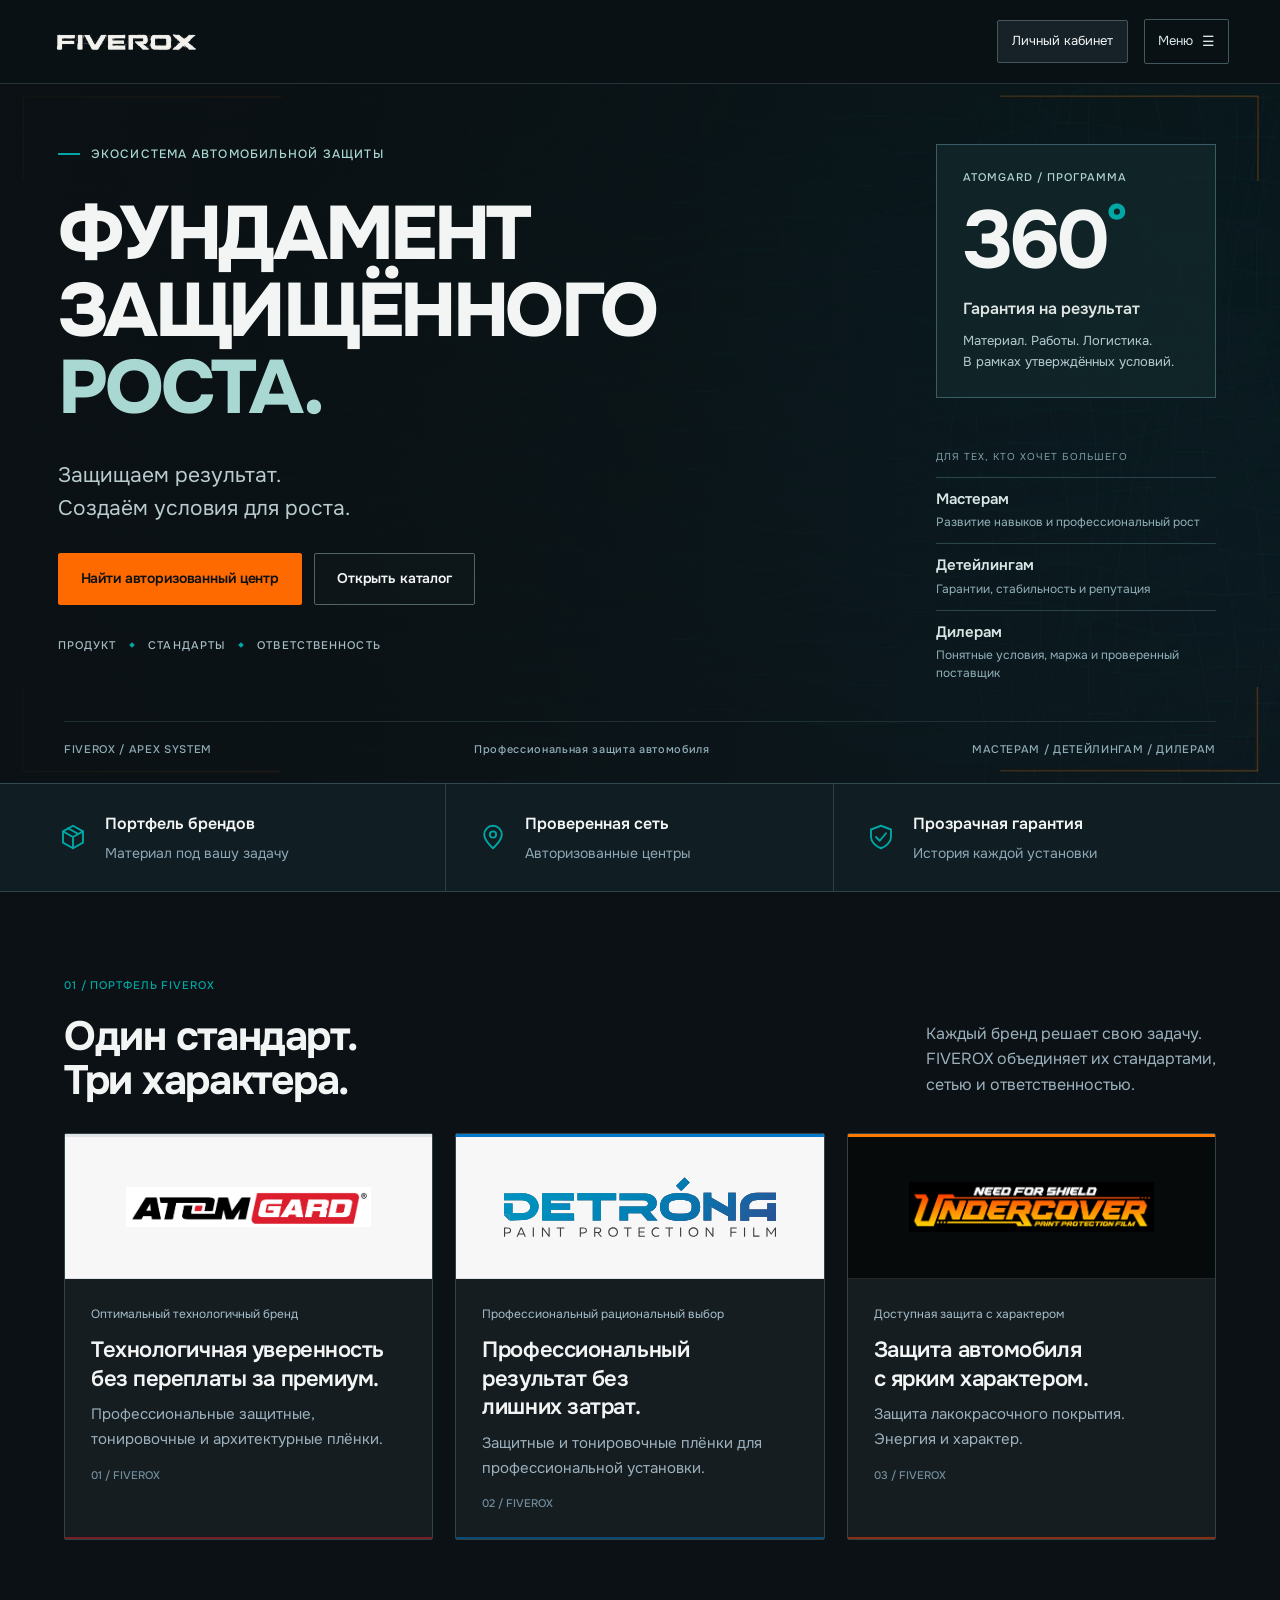
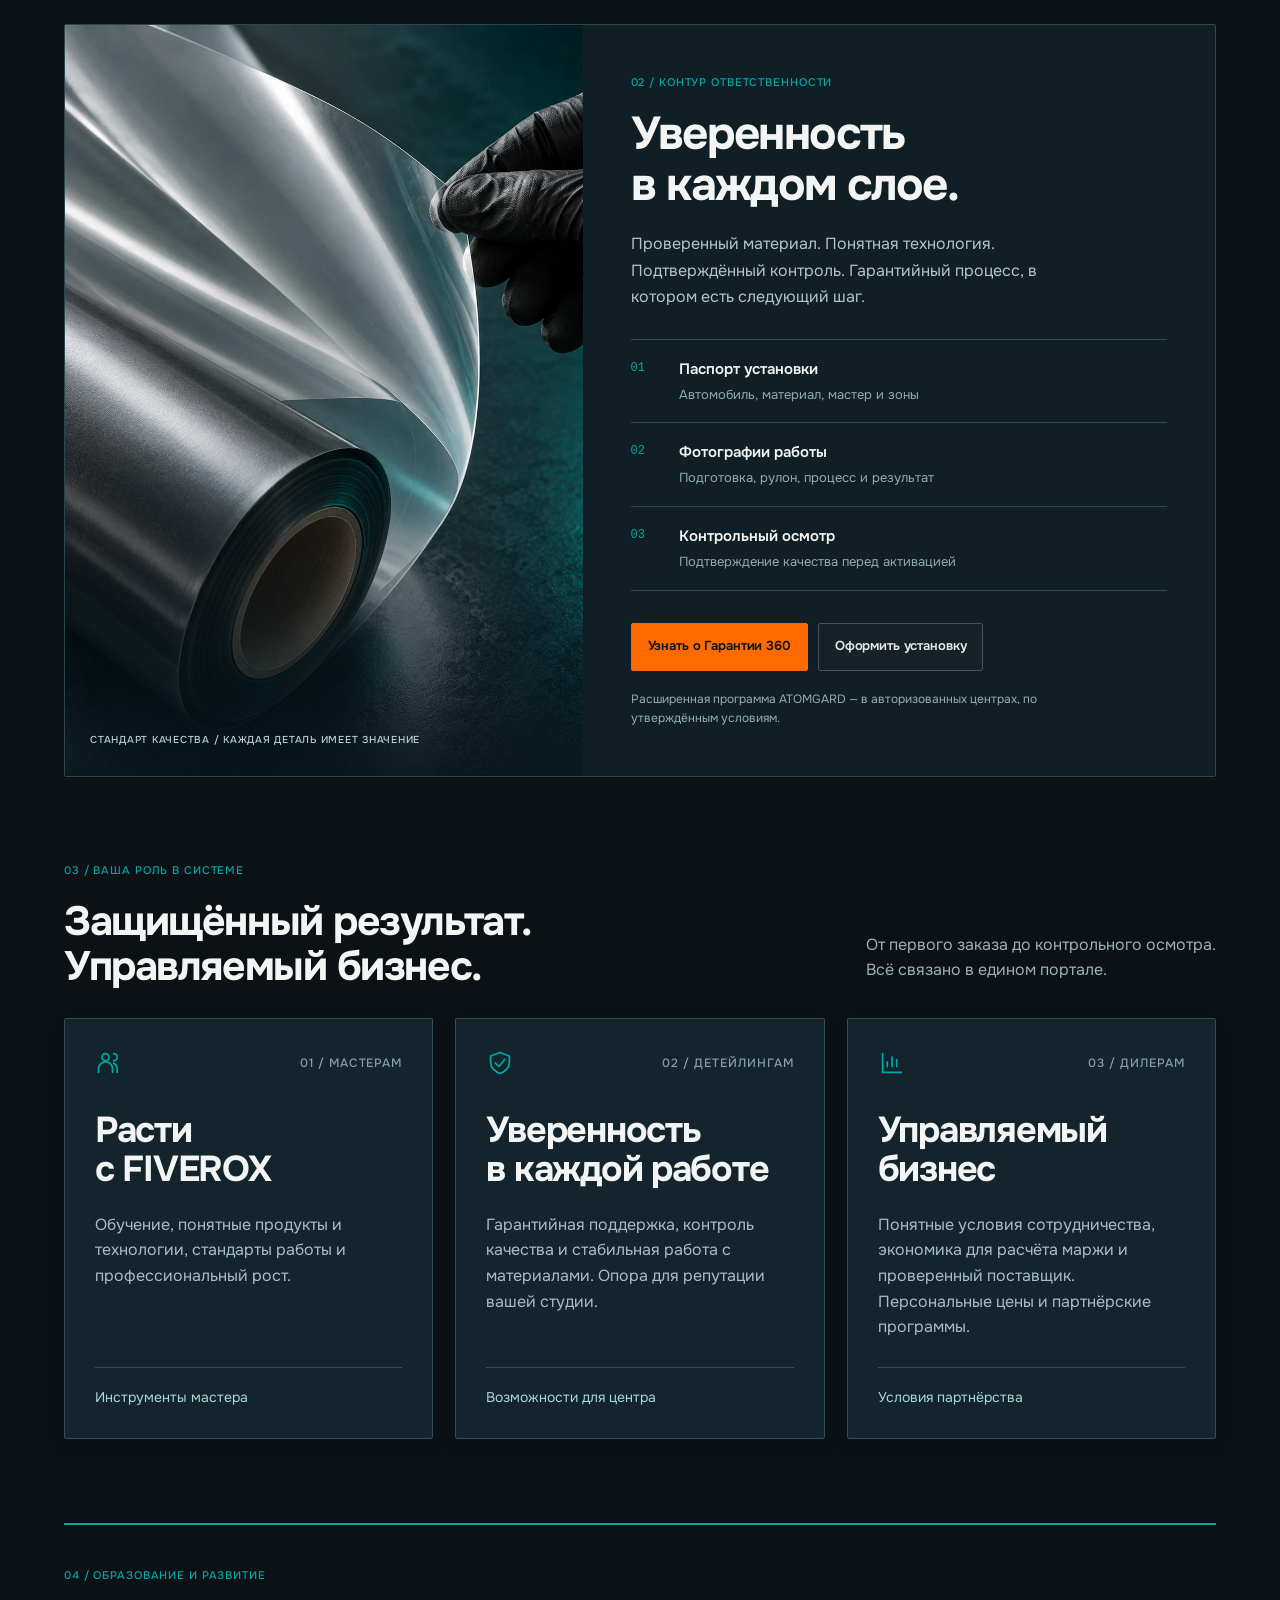
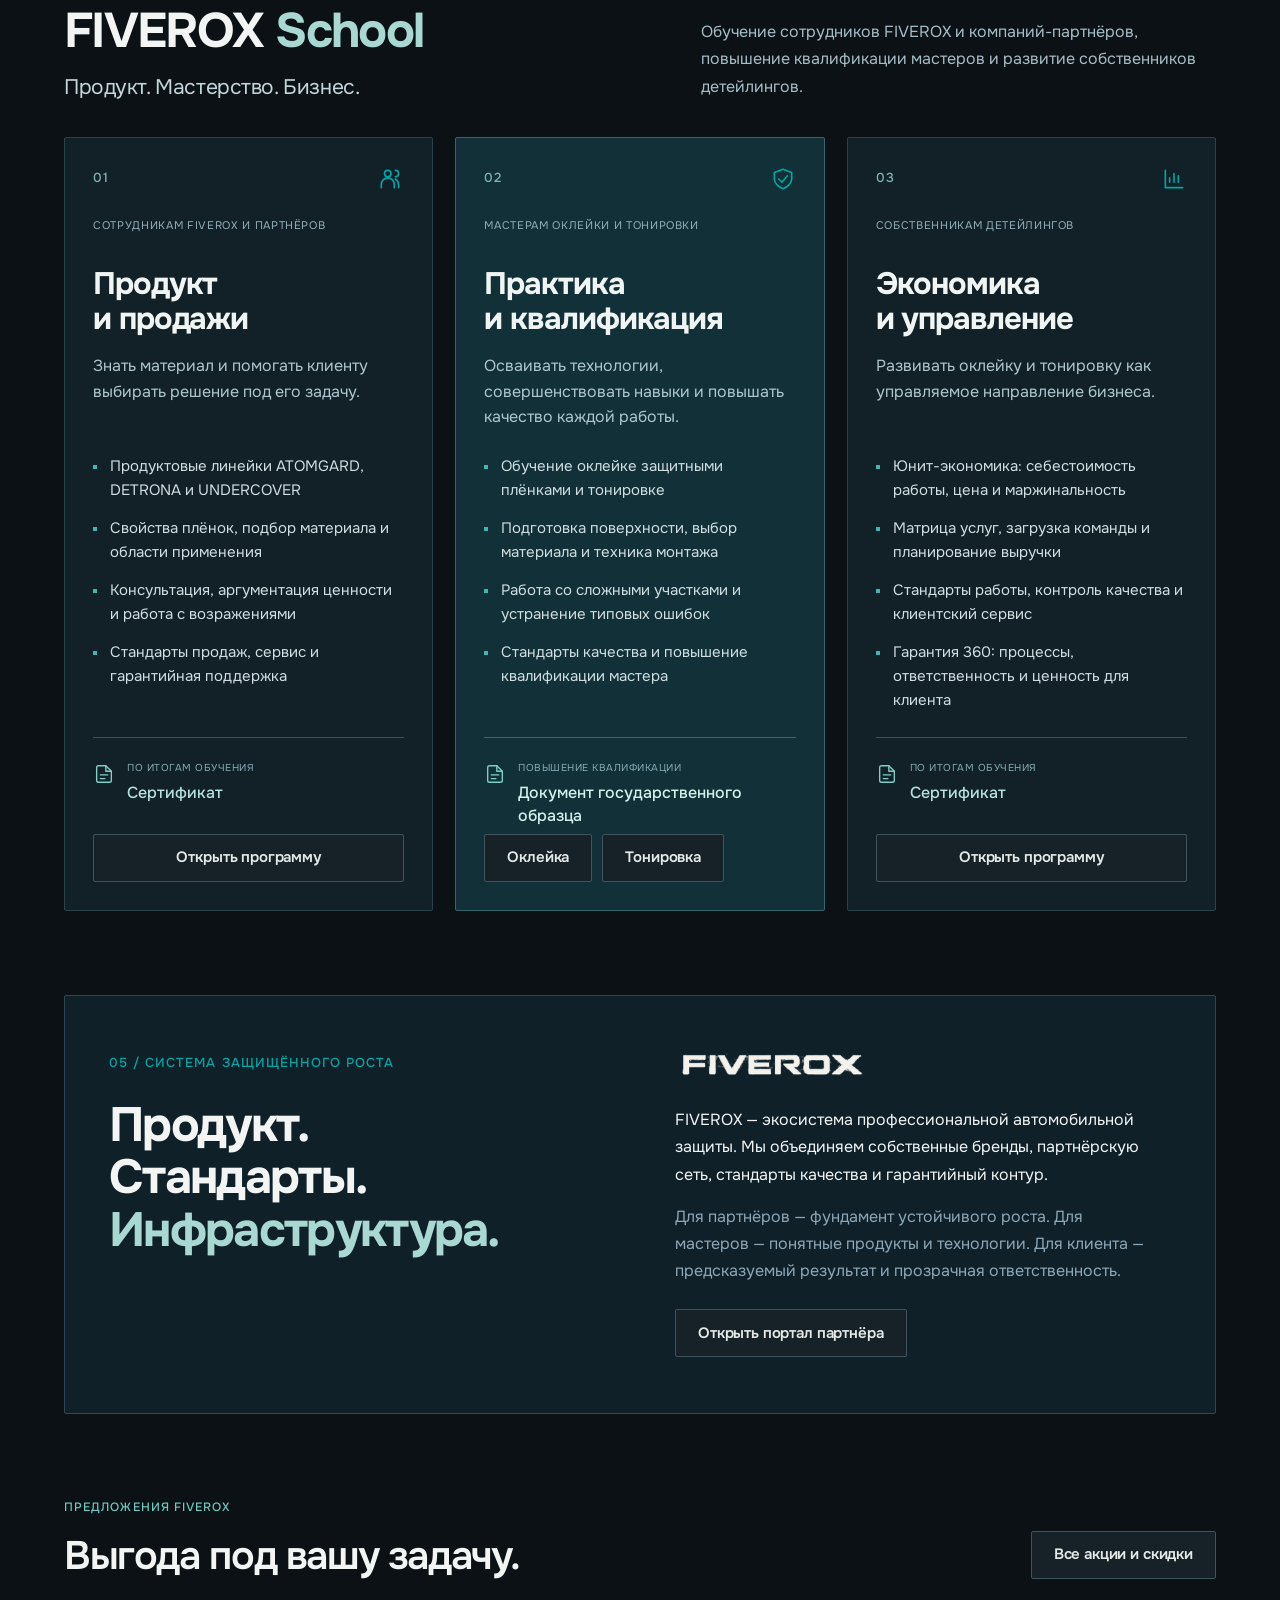
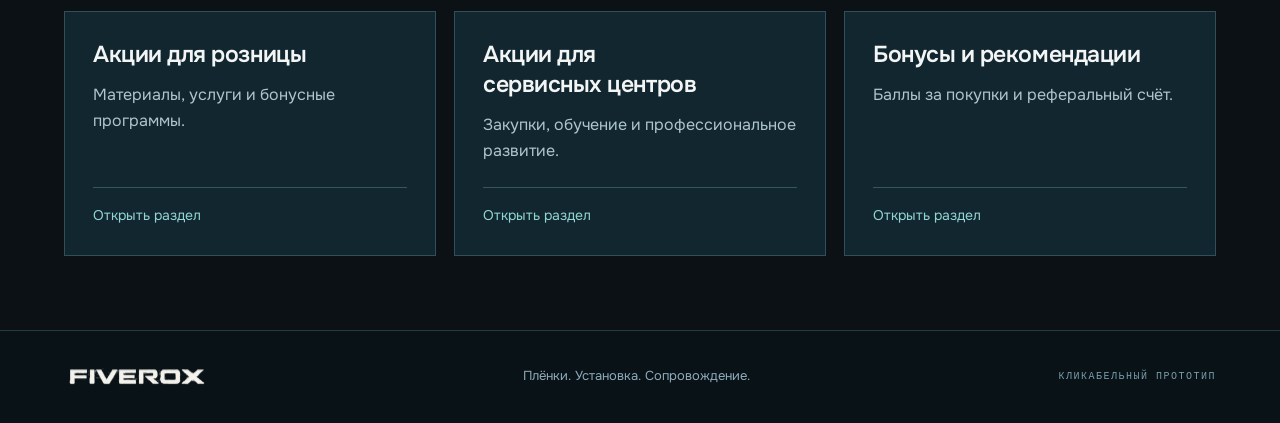
==== commit 0de37727: "Keep FIVEROX School previews available on GitHub Pages" ====
--- a/index.html
+++ b/index.html
@@ -2,4 +2,4 @@
 <html lang="ru">
 <head><meta charset="UTF-8"><meta name="viewport" content="width=device-width, initial-scale=1"><title>FIVEROX — Фундамент защищённого роста</title><meta name="description" content="Кликабельный прототип портала FIVEROX: бренды, дилеры, сервисные центры и Гарантия 360."><link rel="icon" type="image/svg+xml" href="data:image/svg+xml,%3Csvg xmlns='http://www.w3.org/2000/svg' viewBox='0 0 32 32'%3E%3Crect width='32' height='32' rx='6' fill='%2317191d'/%3E%3Cpath d='M9 7h16v5H14v4h9v5h-9v7H9z' fill='white'/%3E%3C/svg%3E"><link rel="preload" href="assets/onest-variable.ttf" as="font" type="font/ttf" crossorigin><link rel="preload" href="assets/unbounded-variable.ttf" as="font" type="font/ttf" crossorigin><link rel="stylesheet" href="style.css?v=portal04"><link rel="stylesheet" href="apex.css?v=portal04"><link rel="stylesheet" href="growth-v2.css?v=school1"><link rel="stylesheet" href="learning.css?v=school2"><link rel="stylesheet" href="commercial.css?v=v3-2"><link rel="stylesheet" href="navigation.css?v=nav2"></head>
 <body><div class="prototype-bar"><span class="proto-tag">V3 / ФУНДАМЕНТ РОСТА</span><span id="screen-label"></span><div class="prototype-actions"><button class="proto-button" data-go="screens">Карта экранов</button><label class="view-label">Вид <select id="view-mode" aria-label="Режим просмотра"><option value="desktop">Компьютер</option><option value="tablet">Планшет</option><option value="mobile">Телефон</option><option value="telegram">Telegram</option><option value="vk">VK</option><option value="max">MAX</option></select></label></div></div>
-<div id="frame"><div id="mini-header" hidden></div><header id="header"></header><div id="layout"><aside id="sidebar" hidden></aside><main id="content" tabindex="-1"></main></div><footer><span class="wordmark small"><span class="frx-logotype"><img src="assets/fiverox-light.png" alt="FIVEROX"></span></span><span>Бренды. Партнёры. Защита.</span><span>Демонстрационные данные</span></footer></div><div id="toast" role="status" aria-live="polite"></div><script src="school-pages.js"></script><script src="app.js?v=nav2"></script><script src="commercial.js?v=v3-2"></script><script src="navigation.js?v=nav2"></script><script src="curriculum.js?v=school2"></script><script src="learning.js?v=pages1"></script></body></html>
+<div id="frame"><div id="mini-header" hidden></div><header id="header"></header><div id="layout"><aside id="sidebar" hidden></aside><main id="content" tabindex="-1"></main></div><footer><span class="wordmark small"><span class="frx-logotype"><img src="assets/fiverox-light.png" alt="FIVEROX"></span></span><span>Бренды. Партнёры. Защита.</span><span>Демонстрационные данные</span></footer></div><div id="toast" role="status" aria-live="polite"></div><script src="school-pages.js?v=2"></script><script src="app.js?v=nav2"></script><script src="commercial.js?v=v3-2"></script><script src="navigation.js?v=nav2"></script><script src="curriculum.js?v=school2"></script><script src="learning.js?v=pages1"></script></body></html>
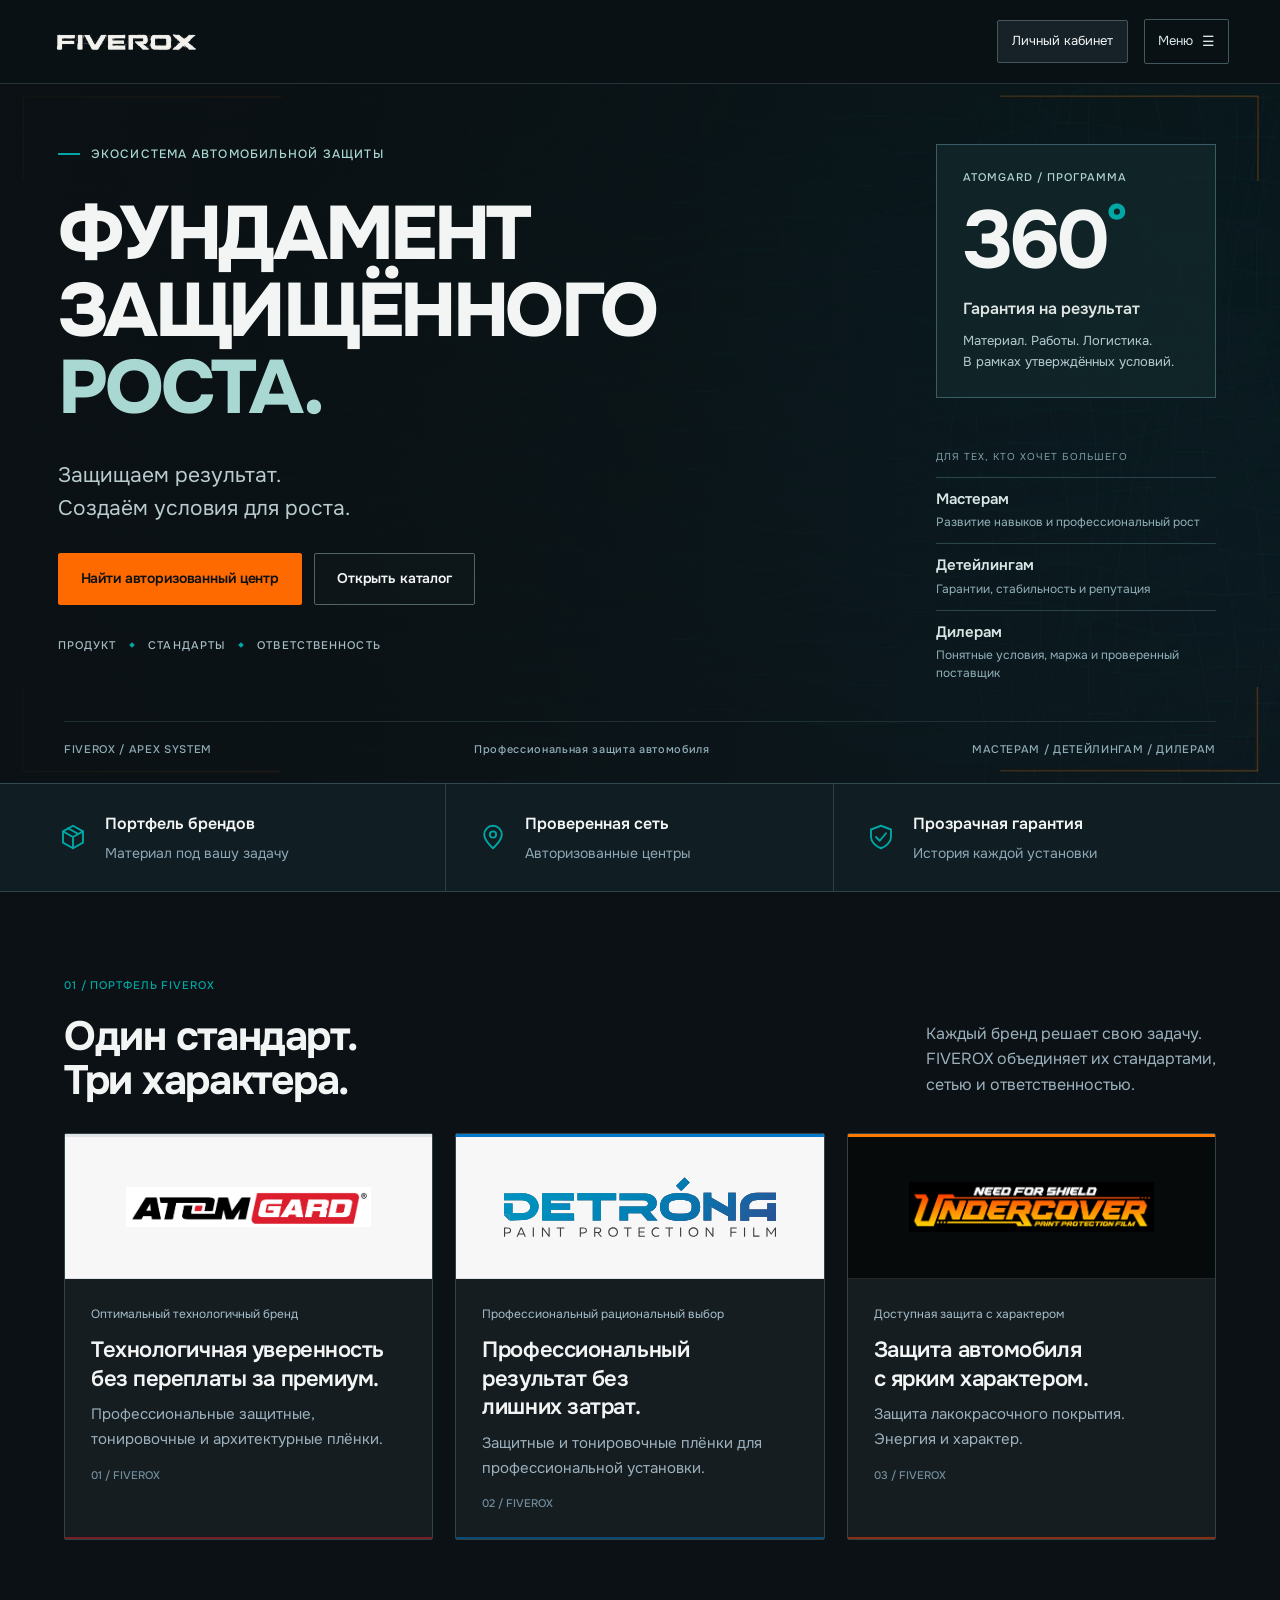
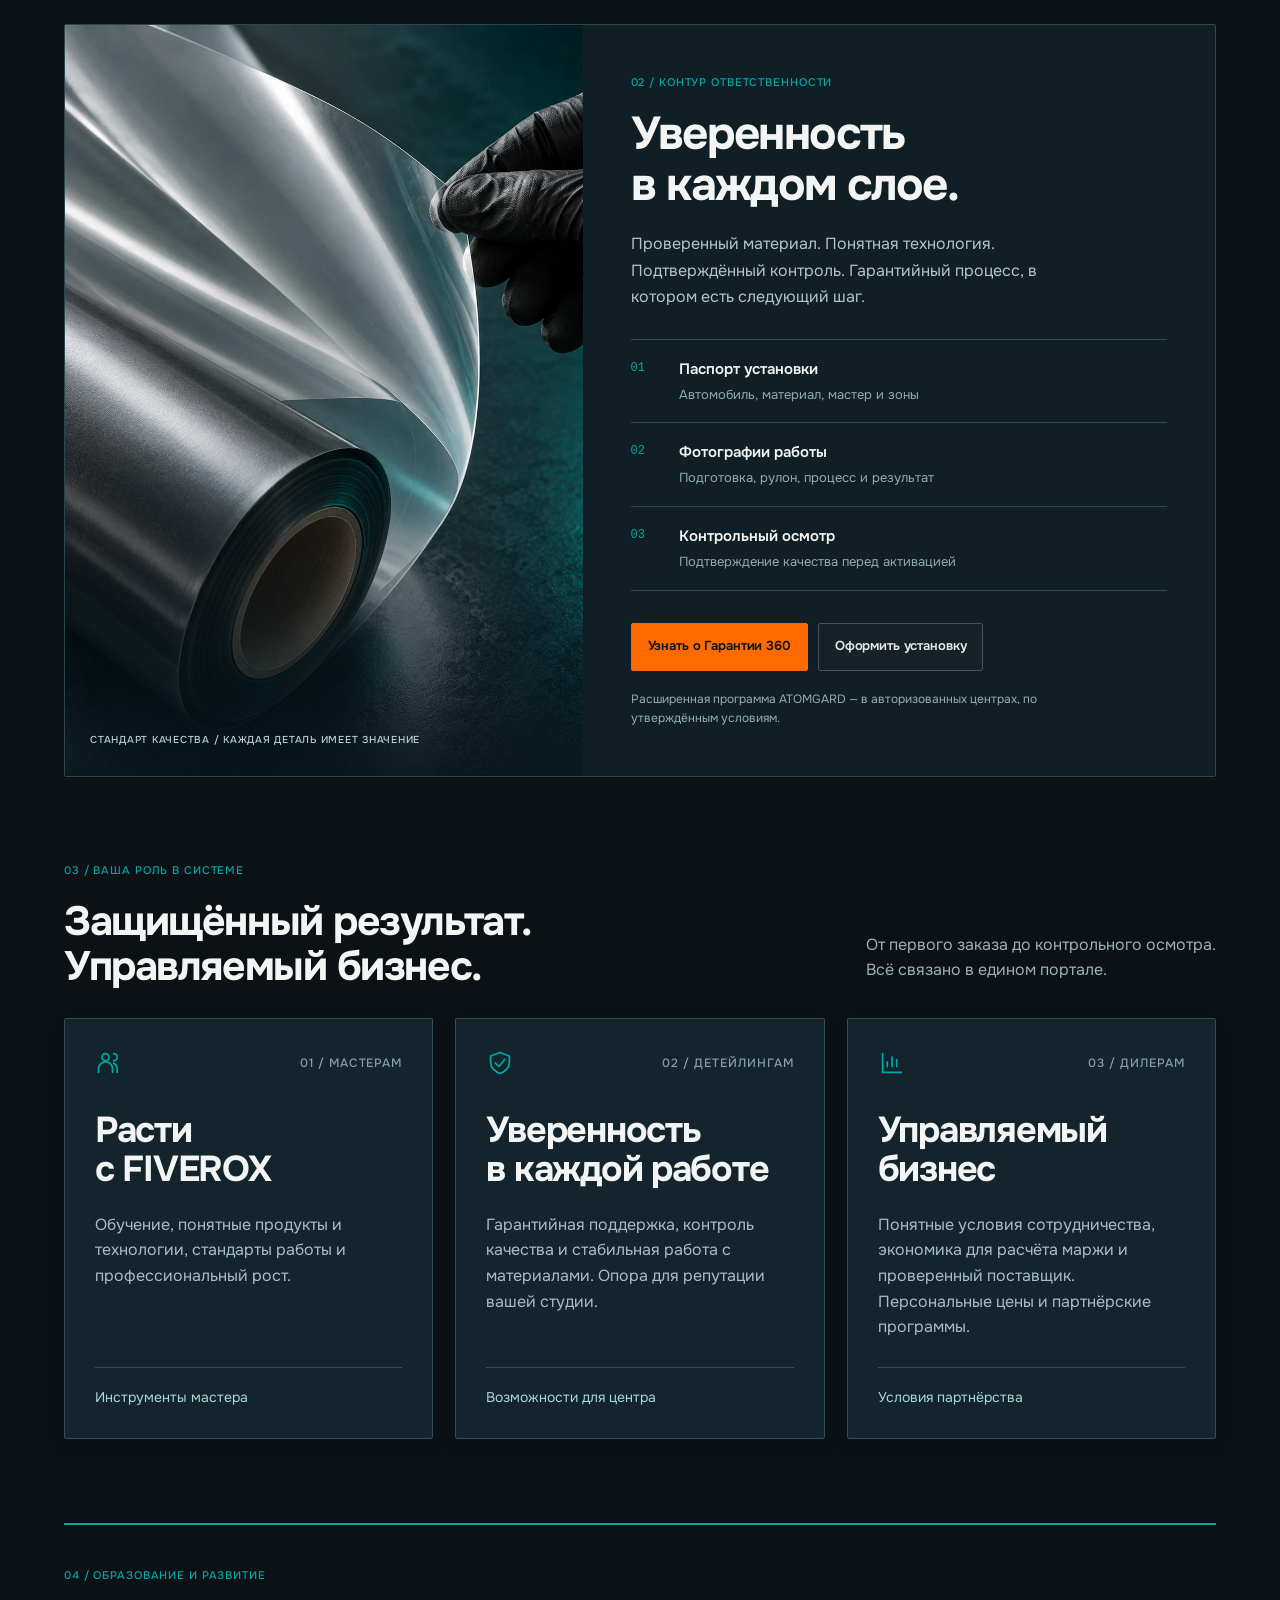
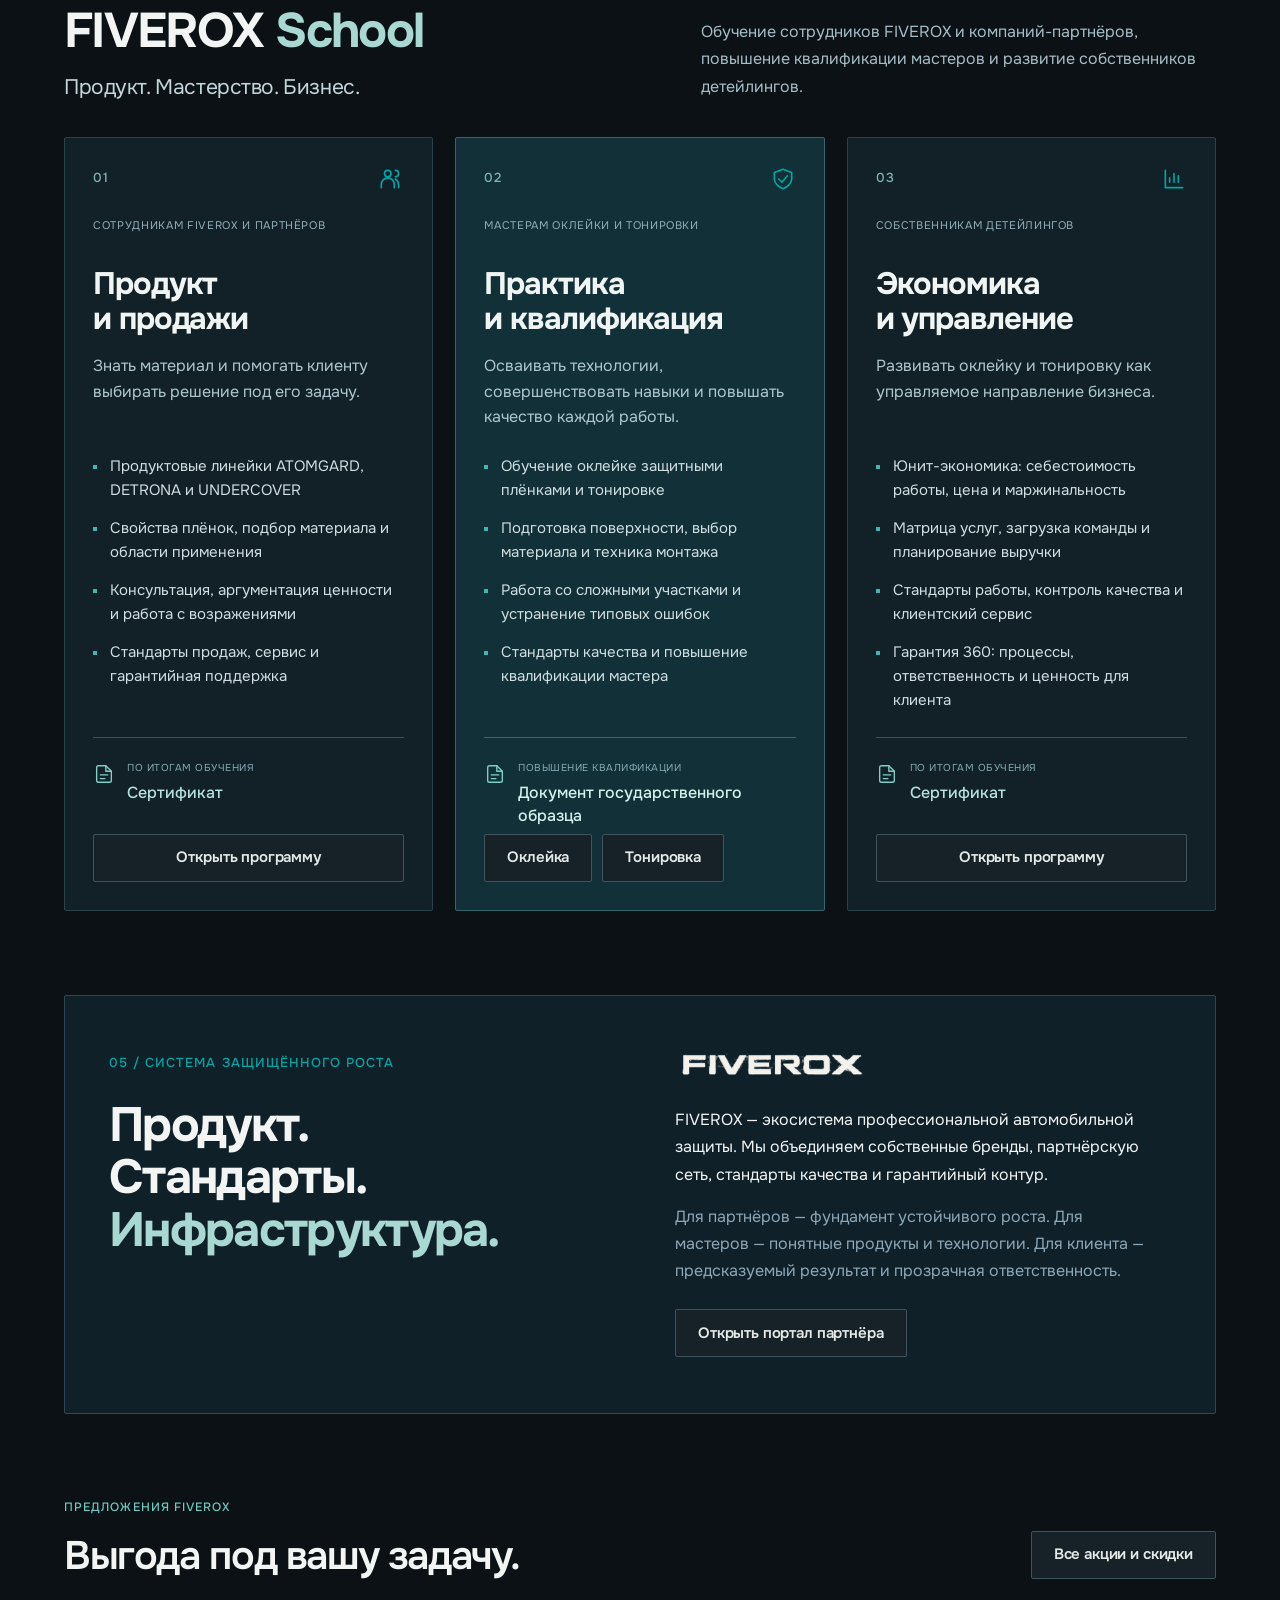
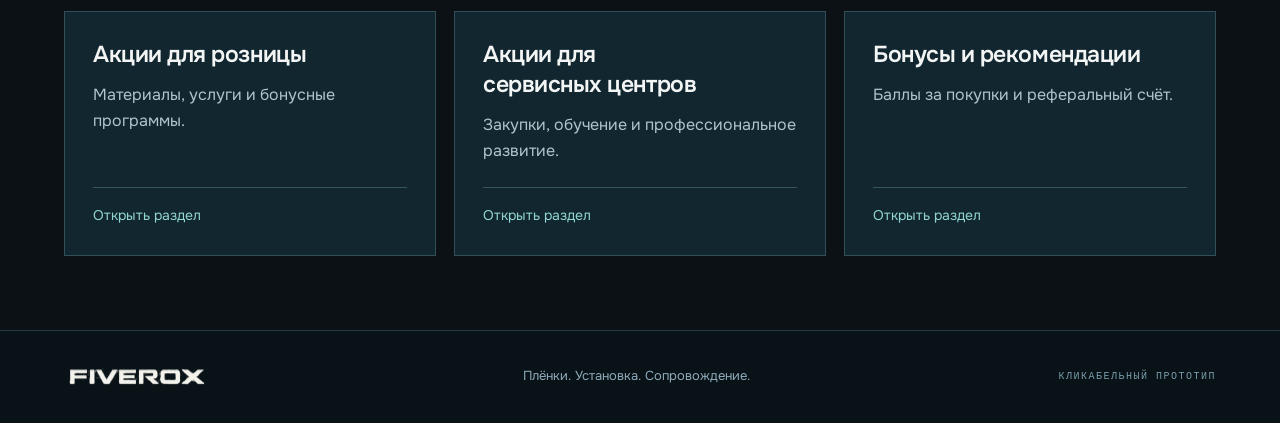
==== commit a9dd4e13: "Run the entire FIVEROX V3 demo on GitHub Pages" ====
--- a/index.html
+++ b/index.html
@@ -2,4 +2,4 @@
 <html lang="ru">
 <head><meta charset="UTF-8"><meta name="viewport" content="width=device-width, initial-scale=1"><title>FIVEROX — Фундамент защищённого роста</title><meta name="description" content="Кликабельный прототип портала FIVEROX: бренды, дилеры, сервисные центры и Гарантия 360."><link rel="icon" type="image/svg+xml" href="data:image/svg+xml,%3Csvg xmlns='http://www.w3.org/2000/svg' viewBox='0 0 32 32'%3E%3Crect width='32' height='32' rx='6' fill='%2317191d'/%3E%3Cpath d='M9 7h16v5H14v4h9v5h-9v7H9z' fill='white'/%3E%3C/svg%3E"><link rel="preload" href="assets/onest-variable.ttf" as="font" type="font/ttf" crossorigin><link rel="preload" href="assets/unbounded-variable.ttf" as="font" type="font/ttf" crossorigin><link rel="stylesheet" href="style.css?v=portal04"><link rel="stylesheet" href="apex.css?v=portal04"><link rel="stylesheet" href="growth-v2.css?v=school1"><link rel="stylesheet" href="learning.css?v=school2"><link rel="stylesheet" href="commercial.css?v=v3-2"><link rel="stylesheet" href="navigation.css?v=nav2"></head>
 <body><div class="prototype-bar"><span class="proto-tag">V3 / ФУНДАМЕНТ РОСТА</span><span id="screen-label"></span><div class="prototype-actions"><button class="proto-button" data-go="screens">Карта экранов</button><label class="view-label">Вид <select id="view-mode" aria-label="Режим просмотра"><option value="desktop">Компьютер</option><option value="tablet">Планшет</option><option value="mobile">Телефон</option><option value="telegram">Telegram</option><option value="vk">VK</option><option value="max">MAX</option></select></label></div></div>
-<div id="frame"><div id="mini-header" hidden></div><header id="header"></header><div id="layout"><aside id="sidebar" hidden></aside><main id="content" tabindex="-1"></main></div><footer><span class="wordmark small"><span class="frx-logotype"><img src="assets/fiverox-light.png" alt="FIVEROX"></span></span><span>Бренды. Партнёры. Защита.</span><span>Демонстрационные данные</span></footer></div><div id="toast" role="status" aria-live="polite"></div><script src="school-pages.js?v=2"></script><script src="app.js?v=nav2"></script><script src="commercial.js?v=v3-2"></script><script src="navigation.js?v=nav2"></script><script src="curriculum.js?v=school2"></script><script src="learning.js?v=pages1"></script></body></html>
+<div id="frame"><div id="mini-header" hidden></div><header id="header"></header><div id="layout"><aside id="sidebar" hidden></aside><main id="content" tabindex="-1"></main></div><footer><span class="wordmark small"><span class="frx-logotype"><img src="assets/fiverox-light.png" alt="FIVEROX"></span></span><span>Бренды. Партнёры. Защита.</span><span>Демонстрационные данные</span></footer></div><div id="toast" role="status" aria-live="polite"></div><script src="school-pages.js?v=3"></script><script src="app.js?v=pages3"></script><script src="commercial.js?v=v3-2"></script><script src="navigation.js?v=nav2"></script><script src="curriculum.js?v=school2"></script><script src="learning.js?v=pages2"></script></body></html>
